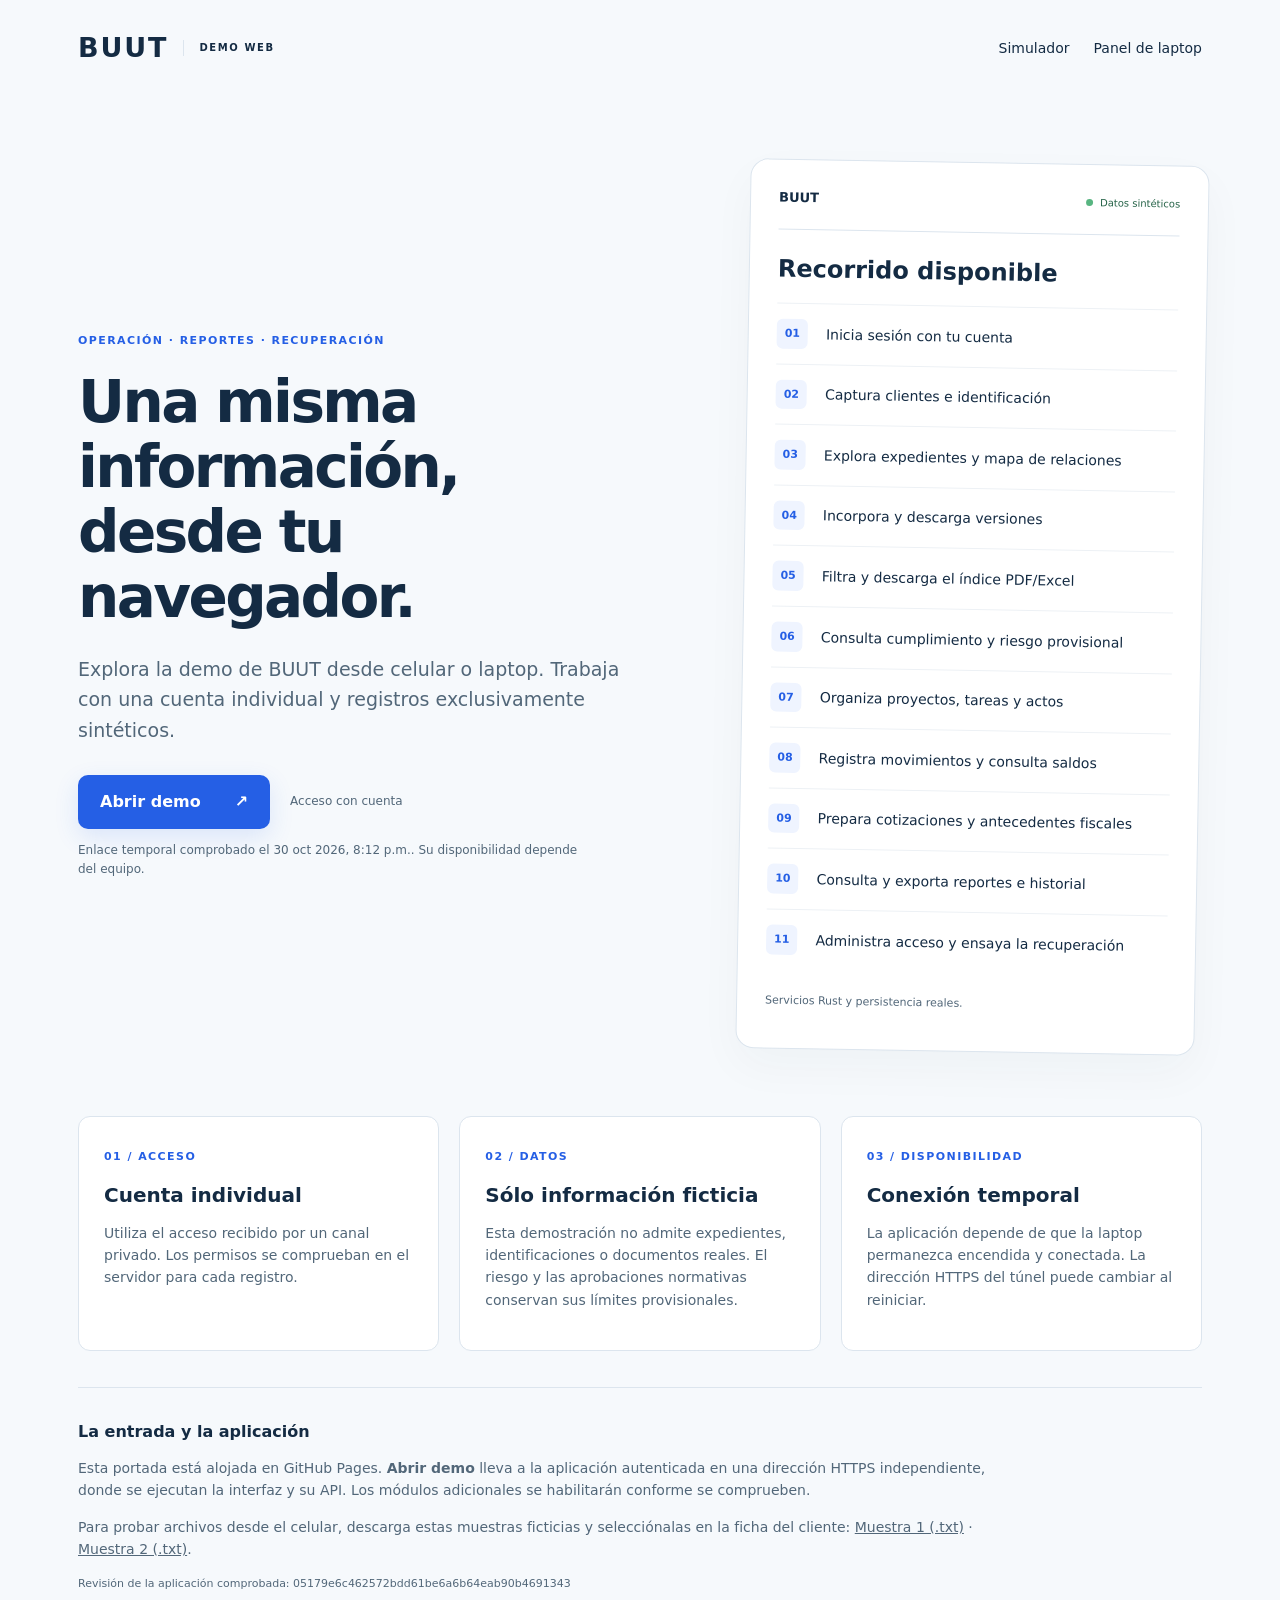
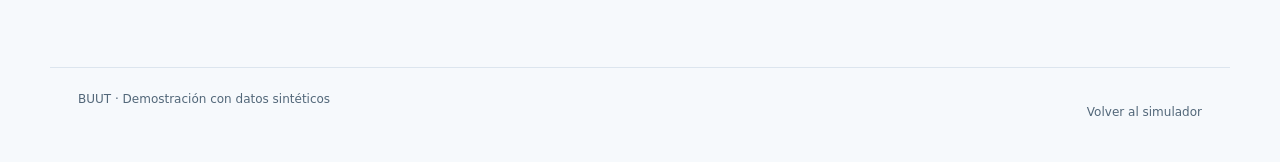
==== buut/index.html @ 1e51a208 "Publish BUUT administration and recovery demo entry" ====
<!doctype html>
<html lang="es">
<head>
  <meta charset="utf-8"><meta name="viewport" content="width=device-width, initial-scale=1">
  <meta name="description" content="Prueba BUUT desde el navegador con cuentas individuales y datos exclusivamente sintéticos.">
  <meta name="referrer" content="no-referrer">
  <meta http-equiv="Content-Security-Policy" content="default-src 'self'; script-src 'self'; style-src 'self'; img-src 'self' data:; connect-src 'self'; object-src 'none'; base-uri 'none'; form-action 'none'">
  <title>BUUT · Demo web</title><link rel="stylesheet" href="demo.css"><script src="demo.js" defer></script>
</head>
<body>
  <a class="skip" href="#contenido">Ir al contenido</a>
  <header><a class="brand" href="./" aria-label="BUUT, inicio">BUUT<span>DEMO WEB</span></a><nav aria-label="Otros proyectos"><a href="/">Simulador</a><a href="/panel/">Panel de laptop</a></nav></header>
  <main id="contenido">
    <section class="hero"><div><p class="eyebrow">OPERACIÓN · REPORTES · RECUPERACIÓN</p><h1>Una misma información,<br>desde tu navegador.</h1><p class="lead">Explora la demo de BUUT desde celular o laptop. Trabaja con una cuenta individual y registros exclusivamente sintéticos.</p><div class="action"><a id="abrir-demo" class="button" aria-disabled="true" tabindex="-1" target="_blank" rel="noopener noreferrer">Abrir demo <span aria-hidden="true">↗</span></a><span class="badge">Acceso con cuenta</span></div><p id="estado" class="status" role="status">Preparando el enlace de la demo…</p></div><aside class="preview" aria-label="Alcance del recorrido disponible"><div class="preview-top"><span>BUUT</span><span class="dot">Datos sintéticos</span></div><h2>Recorrido disponible</h2><ol><li><b>01</b><span>Inicia sesión con tu cuenta</span></li><li><b>02</b><span>Captura clientes e identificación</span></li><li><b>03</b><span>Explora expedientes y mapa de relaciones</span></li><li><b>04</b><span>Incorpora y descarga versiones</span></li><li><b>05</b><span>Filtra y descarga el índice PDF/Excel</span></li><li><b>06</b><span>Consulta cumplimiento y riesgo provisional</span></li><li><b>07</b><span>Organiza proyectos, tareas y actos</span></li><li><b>08</b><span>Registra movimientos y consulta saldos</span></li><li><b>09</b><span>Prepara cotizaciones y antecedentes fiscales</span></li><li><b>10</b><span>Consulta y exporta reportes e historial</span></li><li><b>11</b><span>Administra acceso y ensaya la recuperación</span></li></ol><p>Servicios Rust y persistencia reales.</p></aside></section>
    <section class="cards" aria-label="Condiciones de la demostración"><article><span class="number">01 / ACCESO</span><h2>Cuenta individual</h2><p>Utiliza el acceso recibido por un canal privado. Los permisos se comprueban en el servidor para cada registro.</p></article><article><span class="number">02 / DATOS</span><h2>Sólo información ficticia</h2><p>Esta demostración no admite expedientes, identificaciones o documentos reales. El riesgo y las aprobaciones normativas conservan sus límites provisionales.</p></article><article><span class="number">03 / DISPONIBILIDAD</span><h2>Conexión temporal</h2><p>La aplicación depende de que la laptop permanezca encendida y conectada. La dirección HTTPS del túnel puede cambiar al reiniciar.</p></article></section>
    <section class="note"><h2>La entrada y la aplicación</h2><p>Esta portada está alojada en GitHub Pages. <strong>Abrir demo</strong> lleva a la aplicación autenticada en una dirección HTTPS independiente, donde se ejecutan la interfaz y su API. Los módulos adicionales se habilitarán conforme se comprueben.</p><p>Para probar archivos desde el celular, descarga estas muestras ficticias y selecciónalas en la ficha del cliente: <a href="muestra-1.txt" download="BUUT-MUESTRA-1.txt">Muestra 1 (.txt)</a> · <a href="muestra-2.txt" download="BUUT-MUESTRA-2.txt">Muestra 2 (.txt)</a>.</p><p id="revision" class="revision"></p></section>
  </main><footer><span>BUUT · Demostración con datos sintéticos</span><a href="/">Volver al simulador</a></footer>
</body></html>
---- buut/demo.css ----
:root{color-scheme:light;--ink:#142b43;--blue:#255fe5;--muted:#526779;--line:#dce5ee;--paper:#f6f9fc;font:16px/1.6 system-ui,-apple-system,BlinkMacSystemFont,"Segoe UI",sans-serif}*{box-sizing:border-box}body{margin:0;color:var(--ink);background:var(--paper)}a{color:inherit}header,main,footer{max-width:1180px;margin:auto}header{padding:26px 28px;display:flex;gap:24px;align-items:center;justify-content:space-between}.brand{text-decoration:none;font-size:27px;font-weight:800;letter-spacing:.07em;display:flex;gap:15px;align-items:center}.brand span{font-size:10px;letter-spacing:.16em;border-left:1px solid var(--line);padding-left:15px}nav{display:flex;gap:24px;font-size:14px}nav a,footer a{text-decoration:none;min-height:44px;display:inline-flex;align-items:center}nav a:hover,footer a:hover{text-decoration:underline}main{padding:42px 28px 64px}.hero{display:grid;grid-template-columns:1.3fr 1fr;gap:68px;align-items:center;padding:24px 0 64px}.eyebrow,.number{font-size:11px;font-weight:750;letter-spacing:.13em;color:var(--blue)}h1{font-size:clamp(36px,4.7vw,58px);line-height:1.12;letter-spacing:-.045em;margin:20px 0 24px}h2{font-size:20px;line-height:1.3;margin:14px 0}.lead{font-size:19px;color:var(--muted);max-width:560px}.action{display:flex;gap:20px;align-items:center;flex-wrap:wrap;margin-top:30px}.button{display:inline-flex;gap:34px;align-items:center;justify-content:space-between;padding:14px 22px;min-height:52px;border-radius:10px;background:var(--blue);color:#fff;text-decoration:none;font-weight:650;box-shadow:0 8px 25px #255fe522}.button[aria-disabled=true]{background:#708095;pointer-events:none}.button:hover{background:#1749bb}.badge{font-size:12px;color:var(--muted)}.status{font-size:12px;color:var(--muted);min-height:40px;max-width:510px}.preview{background:#fff;border:1px solid var(--line);border-radius:18px;box-shadow:0 18px 45px #142b4309;transform:rotate(1deg);padding:28px}.preview-top{display:flex;align-items:center;justify-content:space-between;font-size:13px;font-weight:750;border-bottom:1px solid var(--line);padding-bottom:20px}.dot{font-size:10px;color:#276449;font-weight:500}.dot:before{content:"";display:inline-block;width:7px;height:7px;background:#58b581;border-radius:50%;margin-right:7px}.preview h2{font-size:24px;margin:24px 0 18px}.preview ol{list-style:none;margin:0;padding:0}.preview li{display:flex;gap:18px;align-items:center;padding:15px 0;border-top:1px solid #edf1f5;font-size:14px}.preview b{font-size:11px;color:var(--blue);background:#eff4ff;padding:6px 8px;border-radius:6px}.preview>p{font-size:11px;color:var(--muted);margin-top:22px}.cards{display:grid;grid-template-columns:repeat(3,1fr);gap:20px}.cards article{background:white;border:1px solid var(--line);border-radius:12px;padding:25px}.cards p,.note p{color:var(--muted);font-size:14px}.note{margin-top:36px;padding-top:20px;border-top:1px solid var(--line)}.note h2{font-size:16px}.note p{max-width:920px}.revision{font-size:11px!important;overflow-wrap:anywhere}footer{padding:22px 28px 28px;display:flex;justify-content:space-between;gap:24px;font-size:12px;border-top:1px solid var(--line);color:var(--muted)}.skip{position:absolute;top:-100px;left:16px;background:#fff;padding:12px;z-index:2}.skip:focus{top:10px}:focus-visible{outline:3px solid #1749bb;outline-offset:4px}a,p,span,h1,h2{overflow-wrap:anywhere}@media(max-width:760px){header{padding:18px 20px;align-items:flex-start;flex-wrap:wrap;gap:8px}nav{gap:20px}main{padding:18px 20px 40px}.hero{grid-template-columns:1fr;gap:25px;padding-bottom:34px}h1{font-size:40px}.lead{font-size:17px}.preview{transform:none;padding:22px}.cards{grid-template-columns:1fr;gap:14px}.cards article{padding:21px}footer{padding:20px;flex-wrap:wrap;gap:8px}.brand{font-size:25px}.action{gap:12px}.status{min-height:0}}@media(prefers-reduced-motion:reduce){*{scroll-behavior:auto}}
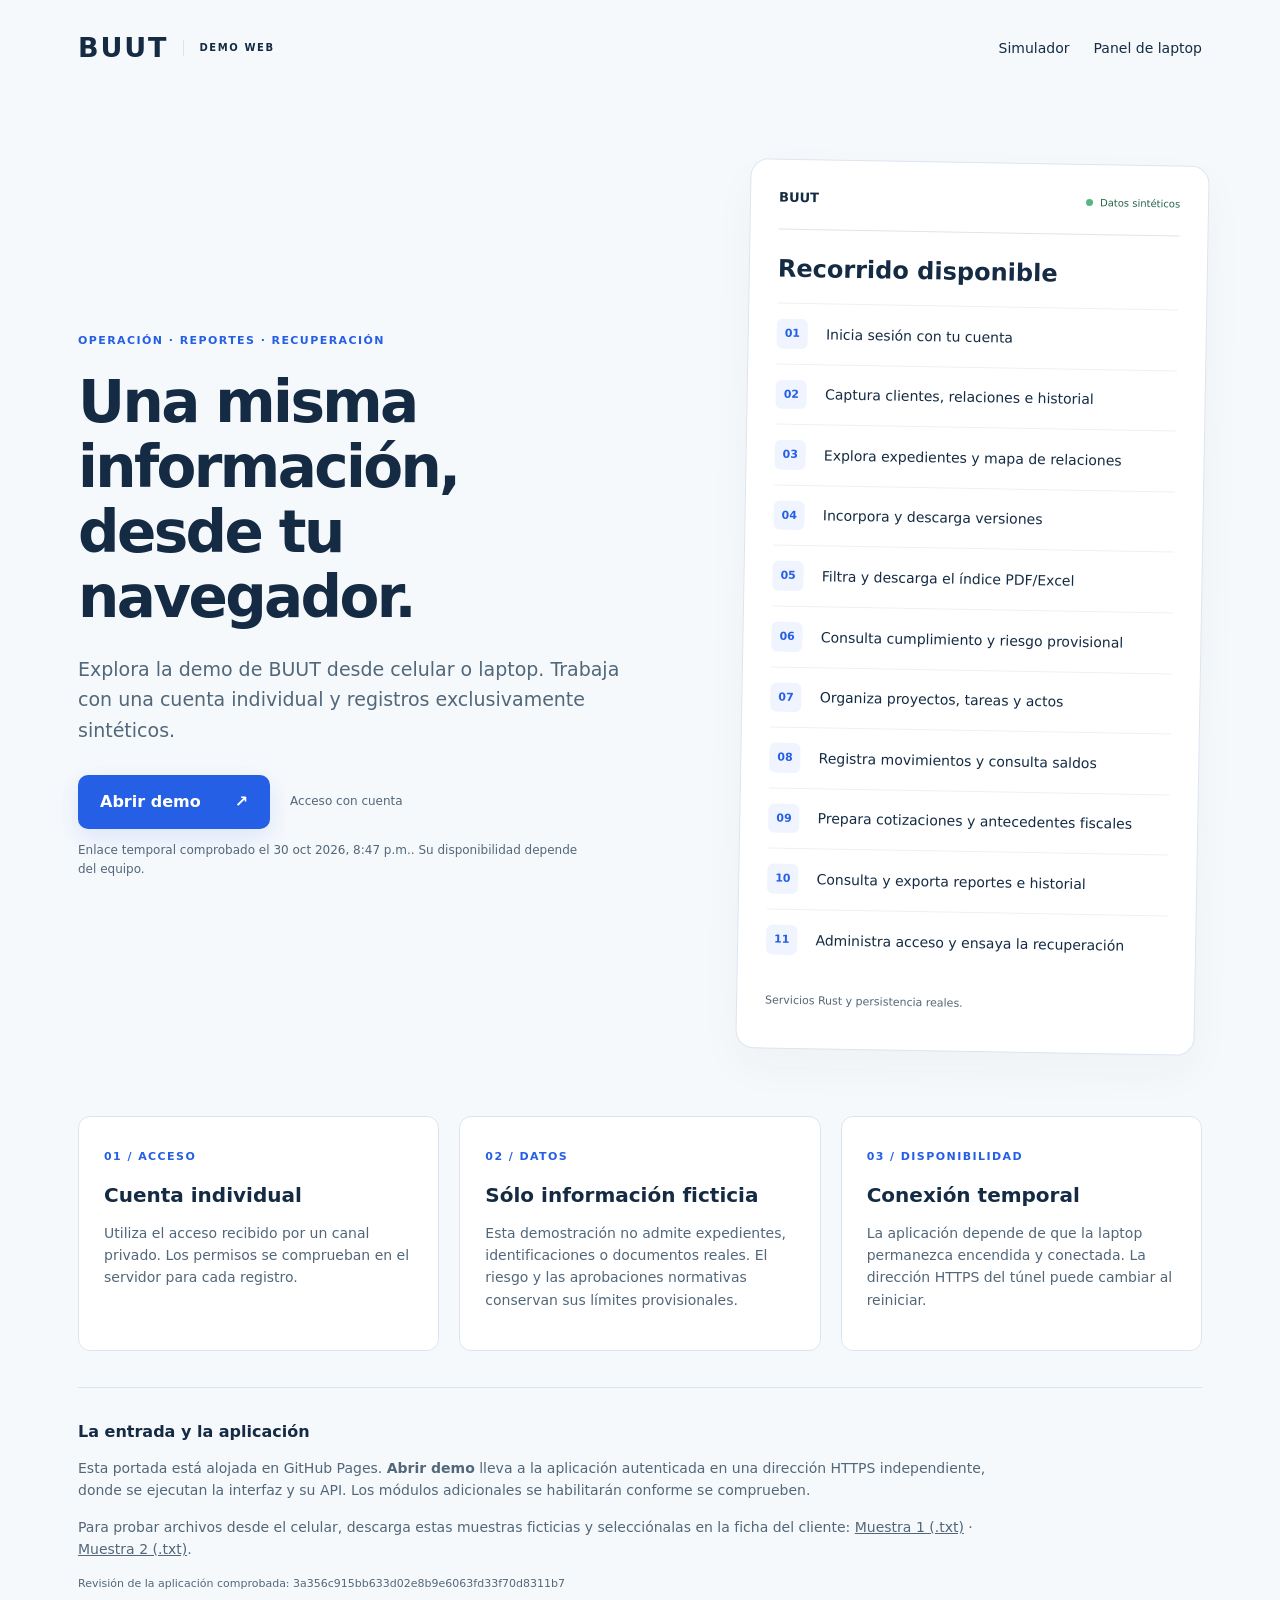
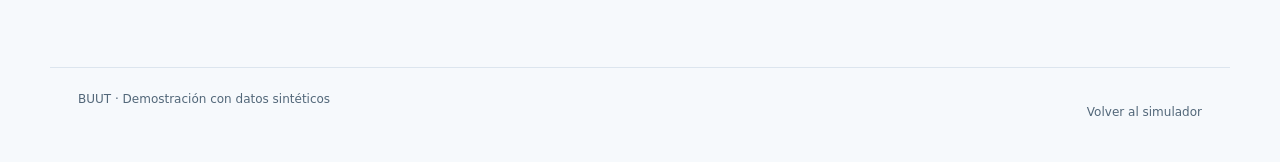
==== commit 440e7ea2: "Publish BUUT complete client records demo entry" ====
--- a/buut/index.html
+++ b/buut/index.html
@@ -11,7 +11,7 @@
   <a class="skip" href="#contenido">Ir al contenido</a>
   <header><a class="brand" href="./" aria-label="BUUT, inicio">BUUT<span>DEMO WEB</span></a><nav aria-label="Otros proyectos"><a href="/">Simulador</a><a href="/panel/">Panel de laptop</a></nav></header>
   <main id="contenido">
-    <section class="hero"><div><p class="eyebrow">OPERACIÓN · REPORTES · RECUPERACIÓN</p><h1>Una misma información,<br>desde tu navegador.</h1><p class="lead">Explora la demo de BUUT desde celular o laptop. Trabaja con una cuenta individual y registros exclusivamente sintéticos.</p><div class="action"><a id="abrir-demo" class="button" aria-disabled="true" tabindex="-1" target="_blank" rel="noopener noreferrer">Abrir demo <span aria-hidden="true">↗</span></a><span class="badge">Acceso con cuenta</span></div><p id="estado" class="status" role="status">Preparando el enlace de la demo…</p></div><aside class="preview" aria-label="Alcance del recorrido disponible"><div class="preview-top"><span>BUUT</span><span class="dot">Datos sintéticos</span></div><h2>Recorrido disponible</h2><ol><li><b>01</b><span>Inicia sesión con tu cuenta</span></li><li><b>02</b><span>Captura clientes e identificación</span></li><li><b>03</b><span>Explora expedientes y mapa de relaciones</span></li><li><b>04</b><span>Incorpora y descarga versiones</span></li><li><b>05</b><span>Filtra y descarga el índice PDF/Excel</span></li><li><b>06</b><span>Consulta cumplimiento y riesgo provisional</span></li><li><b>07</b><span>Organiza proyectos, tareas y actos</span></li><li><b>08</b><span>Registra movimientos y consulta saldos</span></li><li><b>09</b><span>Prepara cotizaciones y antecedentes fiscales</span></li><li><b>10</b><span>Consulta y exporta reportes e historial</span></li><li><b>11</b><span>Administra acceso y ensaya la recuperación</span></li></ol><p>Servicios Rust y persistencia reales.</p></aside></section>
+    <section class="hero"><div><p class="eyebrow">OPERACIÓN · REPORTES · RECUPERACIÓN</p><h1>Una misma información,<br>desde tu navegador.</h1><p class="lead">Explora la demo de BUUT desde celular o laptop. Trabaja con una cuenta individual y registros exclusivamente sintéticos.</p><div class="action"><a id="abrir-demo" class="button" aria-disabled="true" tabindex="-1" target="_blank" rel="noopener noreferrer">Abrir demo <span aria-hidden="true">↗</span></a><span class="badge">Acceso con cuenta</span></div><p id="estado" class="status" role="status">Preparando el enlace de la demo…</p></div><aside class="preview" aria-label="Alcance del recorrido disponible"><div class="preview-top"><span>BUUT</span><span class="dot">Datos sintéticos</span></div><h2>Recorrido disponible</h2><ol><li><b>01</b><span>Inicia sesión con tu cuenta</span></li><li><b>02</b><span>Captura clientes, relaciones e historial</span></li><li><b>03</b><span>Explora expedientes y mapa de relaciones</span></li><li><b>04</b><span>Incorpora y descarga versiones</span></li><li><b>05</b><span>Filtra y descarga el índice PDF/Excel</span></li><li><b>06</b><span>Consulta cumplimiento y riesgo provisional</span></li><li><b>07</b><span>Organiza proyectos, tareas y actos</span></li><li><b>08</b><span>Registra movimientos y consulta saldos</span></li><li><b>09</b><span>Prepara cotizaciones y antecedentes fiscales</span></li><li><b>10</b><span>Consulta y exporta reportes e historial</span></li><li><b>11</b><span>Administra acceso y ensaya la recuperación</span></li></ol><p>Servicios Rust y persistencia reales.</p></aside></section>
     <section class="cards" aria-label="Condiciones de la demostración"><article><span class="number">01 / ACCESO</span><h2>Cuenta individual</h2><p>Utiliza el acceso recibido por un canal privado. Los permisos se comprueban en el servidor para cada registro.</p></article><article><span class="number">02 / DATOS</span><h2>Sólo información ficticia</h2><p>Esta demostración no admite expedientes, identificaciones o documentos reales. El riesgo y las aprobaciones normativas conservan sus límites provisionales.</p></article><article><span class="number">03 / DISPONIBILIDAD</span><h2>Conexión temporal</h2><p>La aplicación depende de que la laptop permanezca encendida y conectada. La dirección HTTPS del túnel puede cambiar al reiniciar.</p></article></section>
     <section class="note"><h2>La entrada y la aplicación</h2><p>Esta portada está alojada en GitHub Pages. <strong>Abrir demo</strong> lleva a la aplicación autenticada en una dirección HTTPS independiente, donde se ejecutan la interfaz y su API. Los módulos adicionales se habilitarán conforme se comprueben.</p><p>Para probar archivos desde el celular, descarga estas muestras ficticias y selecciónalas en la ficha del cliente: <a href="muestra-1.txt" download="BUUT-MUESTRA-1.txt">Muestra 1 (.txt)</a> · <a href="muestra-2.txt" download="BUUT-MUESTRA-2.txt">Muestra 2 (.txt)</a>.</p><p id="revision" class="revision"></p></section>
   </main><footer><span>BUUT · Demostración con datos sintéticos</span><a href="/">Volver al simulador</a></footer>
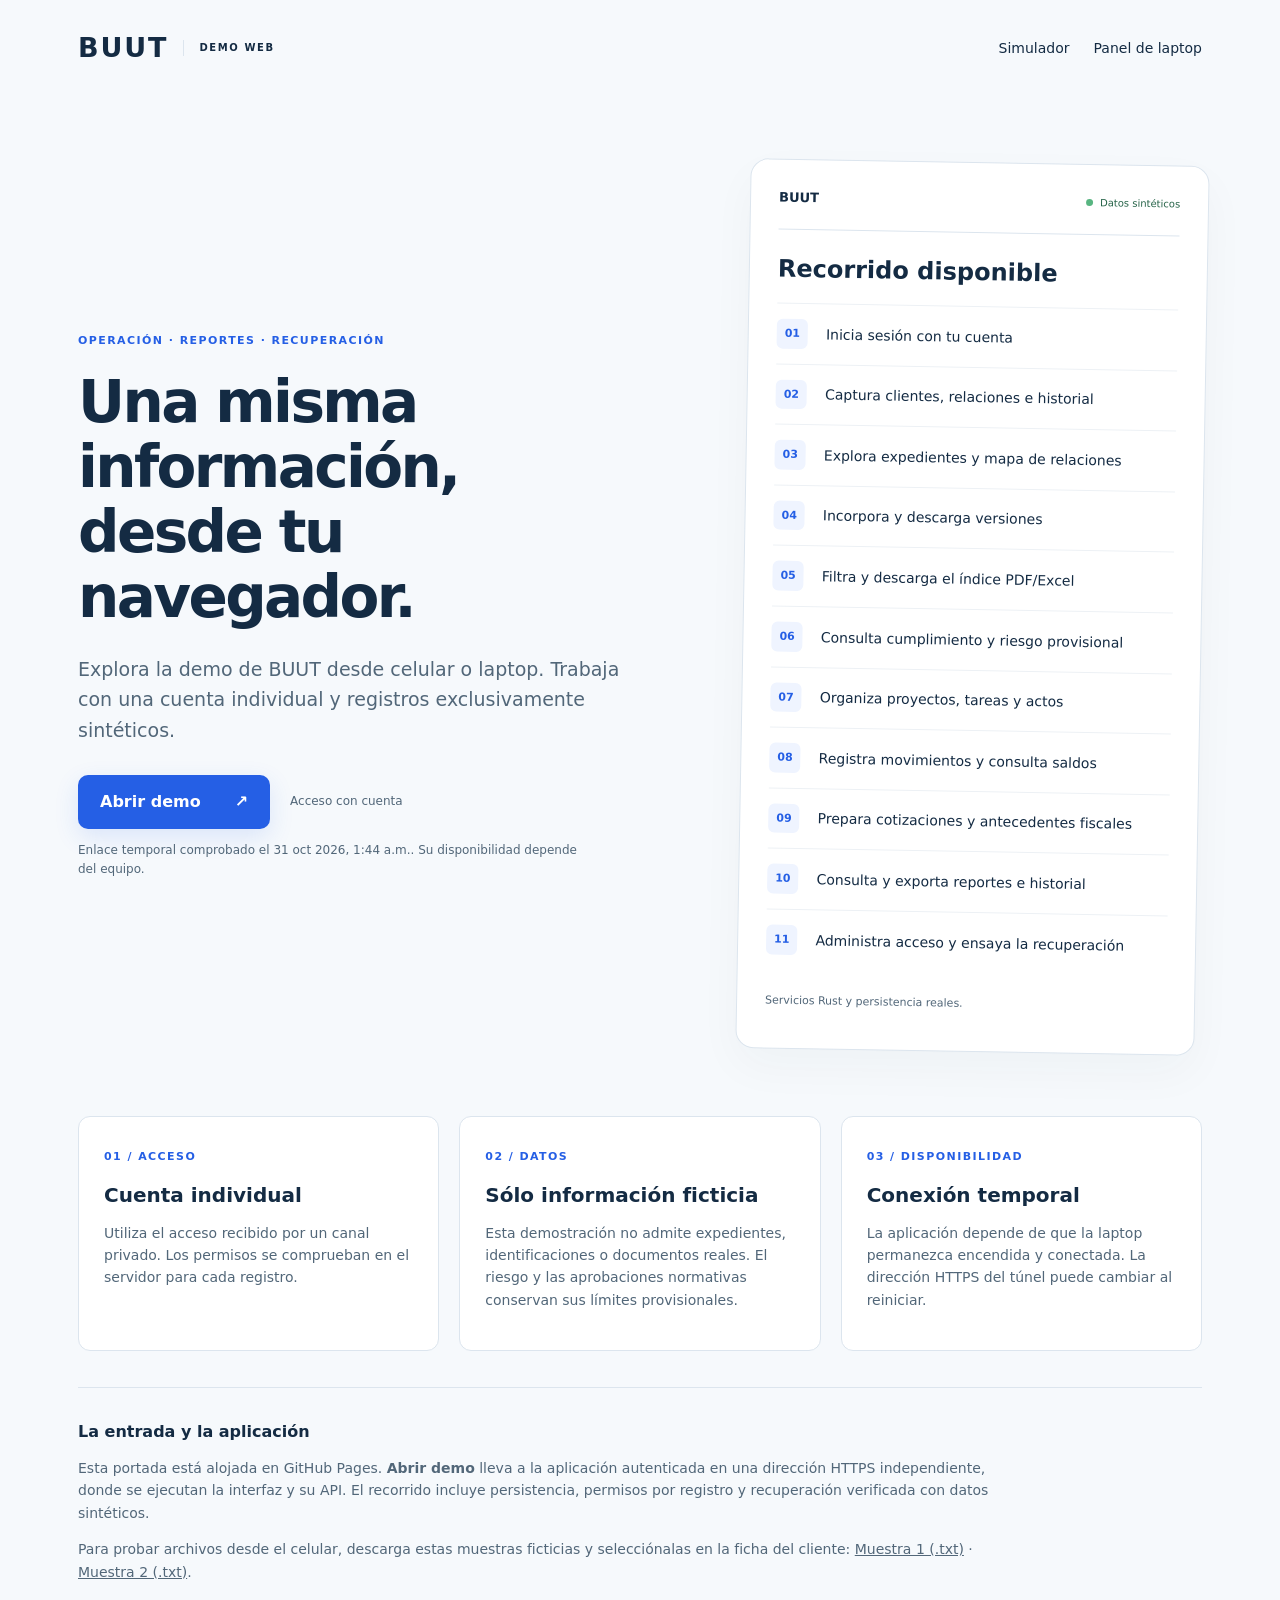
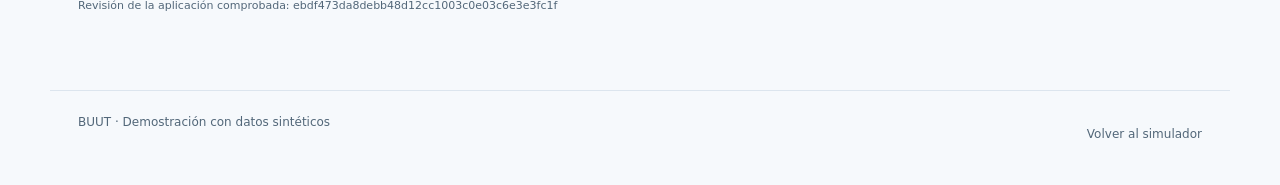
==== commit ed810062: "Publish verified integral BUUT demo link" ====
--- a/buut/index.html
+++ b/buut/index.html
@@ -13,6 +13,6 @@
   <main id="contenido">
     <section class="hero"><div><p class="eyebrow">OPERACIÓN · REPORTES · RECUPERACIÓN</p><h1>Una misma información,<br>desde tu navegador.</h1><p class="lead">Explora la demo de BUUT desde celular o laptop. Trabaja con una cuenta individual y registros exclusivamente sintéticos.</p><div class="action"><a id="abrir-demo" class="button" aria-disabled="true" tabindex="-1" target="_blank" rel="noopener noreferrer">Abrir demo <span aria-hidden="true">↗</span></a><span class="badge">Acceso con cuenta</span></div><p id="estado" class="status" role="status">Preparando el enlace de la demo…</p></div><aside class="preview" aria-label="Alcance del recorrido disponible"><div class="preview-top"><span>BUUT</span><span class="dot">Datos sintéticos</span></div><h2>Recorrido disponible</h2><ol><li><b>01</b><span>Inicia sesión con tu cuenta</span></li><li><b>02</b><span>Captura clientes, relaciones e historial</span></li><li><b>03</b><span>Explora expedientes y mapa de relaciones</span></li><li><b>04</b><span>Incorpora y descarga versiones</span></li><li><b>05</b><span>Filtra y descarga el índice PDF/Excel</span></li><li><b>06</b><span>Consulta cumplimiento y riesgo provisional</span></li><li><b>07</b><span>Organiza proyectos, tareas y actos</span></li><li><b>08</b><span>Registra movimientos y consulta saldos</span></li><li><b>09</b><span>Prepara cotizaciones y antecedentes fiscales</span></li><li><b>10</b><span>Consulta y exporta reportes e historial</span></li><li><b>11</b><span>Administra acceso y ensaya la recuperación</span></li></ol><p>Servicios Rust y persistencia reales.</p></aside></section>
     <section class="cards" aria-label="Condiciones de la demostración"><article><span class="number">01 / ACCESO</span><h2>Cuenta individual</h2><p>Utiliza el acceso recibido por un canal privado. Los permisos se comprueban en el servidor para cada registro.</p></article><article><span class="number">02 / DATOS</span><h2>Sólo información ficticia</h2><p>Esta demostración no admite expedientes, identificaciones o documentos reales. El riesgo y las aprobaciones normativas conservan sus límites provisionales.</p></article><article><span class="number">03 / DISPONIBILIDAD</span><h2>Conexión temporal</h2><p>La aplicación depende de que la laptop permanezca encendida y conectada. La dirección HTTPS del túnel puede cambiar al reiniciar.</p></article></section>
-    <section class="note"><h2>La entrada y la aplicación</h2><p>Esta portada está alojada en GitHub Pages. <strong>Abrir demo</strong> lleva a la aplicación autenticada en una dirección HTTPS independiente, donde se ejecutan la interfaz y su API. Los módulos adicionales se habilitarán conforme se comprueben.</p><p>Para probar archivos desde el celular, descarga estas muestras ficticias y selecciónalas en la ficha del cliente: <a href="muestra-1.txt" download="BUUT-MUESTRA-1.txt">Muestra 1 (.txt)</a> · <a href="muestra-2.txt" download="BUUT-MUESTRA-2.txt">Muestra 2 (.txt)</a>.</p><p id="revision" class="revision"></p></section>
+    <section class="note"><h2>La entrada y la aplicación</h2><p>Esta portada está alojada en GitHub Pages. <strong>Abrir demo</strong> lleva a la aplicación autenticada en una dirección HTTPS independiente, donde se ejecutan la interfaz y su API. El recorrido incluye persistencia, permisos por registro y recuperación verificada con datos sintéticos.</p><p>Para probar archivos desde el celular, descarga estas muestras ficticias y selecciónalas en la ficha del cliente: <a href="muestra-1.txt" download="BUUT-MUESTRA-1.txt">Muestra 1 (.txt)</a> · <a href="muestra-2.txt" download="BUUT-MUESTRA-2.txt">Muestra 2 (.txt)</a>.</p><p id="revision" class="revision"></p></section>
   </main><footer><span>BUUT · Demostración con datos sintéticos</span><a href="/">Volver al simulador</a></footer>
 </body></html>
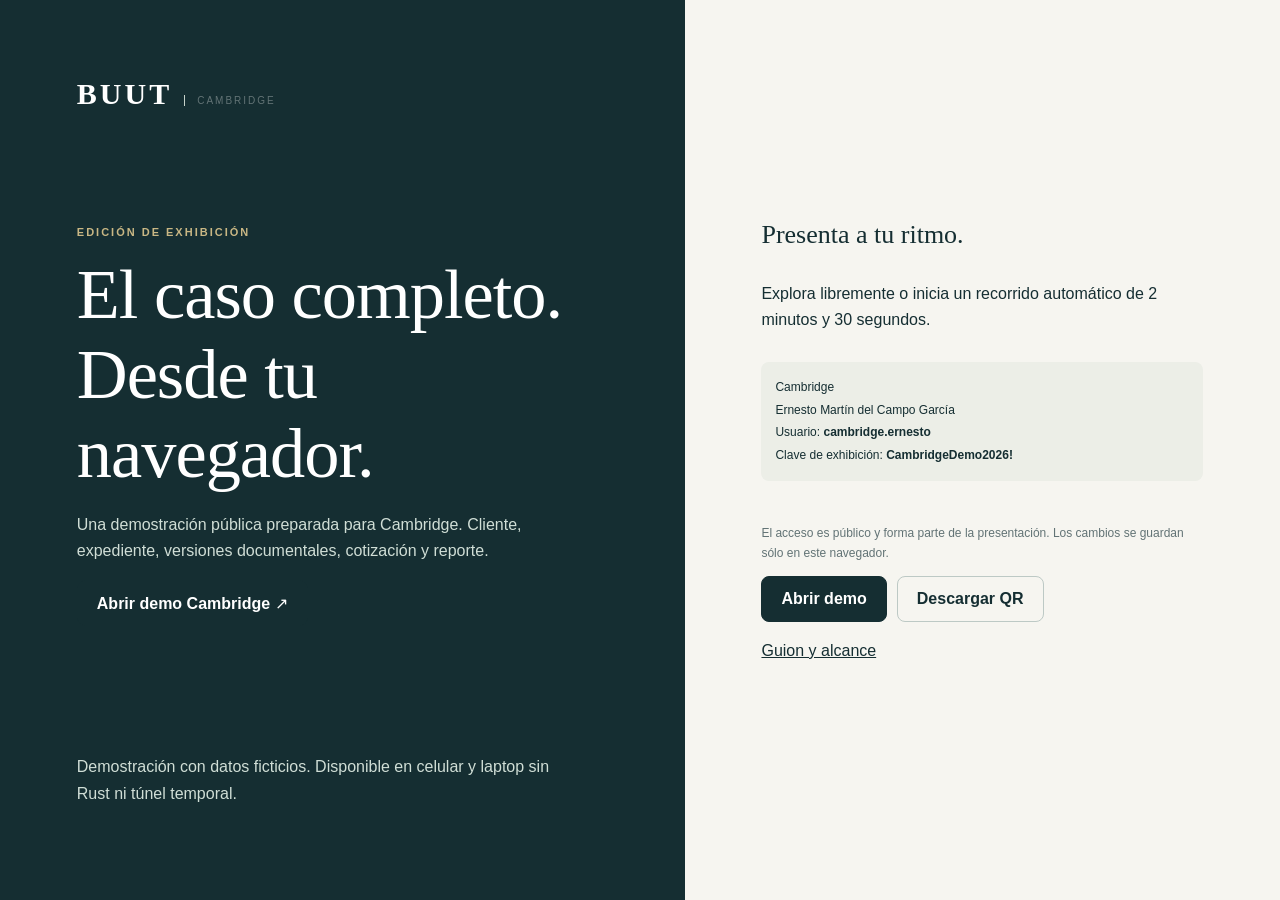
==== commit b4f4cb9c: "Publish independent Cambridge exhibition with local case and 150-second tour" ====
--- a/buut/index.html
+++ b/buut/index.html
@@ -1,18 +1 @@
-<!doctype html>
-<html lang="es">
-<head>
-  <meta charset="utf-8"><meta name="viewport" content="width=device-width, initial-scale=1">
-  <meta name="description" content="Prueba BUUT desde el navegador con cuentas individuales y datos exclusivamente sintéticos.">
-  <meta name="referrer" content="no-referrer">
-  <meta http-equiv="Content-Security-Policy" content="default-src 'self'; script-src 'self'; style-src 'self'; img-src 'self' data:; connect-src 'self'; object-src 'none'; base-uri 'none'; form-action 'none'">
-  <title>BUUT · Demo web</title><link rel="stylesheet" href="demo.css"><script src="demo.js" defer></script>
-</head>
-<body>
-  <a class="skip" href="#contenido">Ir al contenido</a>
-  <header><a class="brand" href="./" aria-label="BUUT, inicio">BUUT<span>DEMO WEB</span></a><nav aria-label="Otros proyectos"><a href="/">Simulador</a><a href="/panel/">Panel de laptop</a></nav></header>
-  <main id="contenido">
-    <section class="hero"><div><p class="eyebrow">OPERACIÓN · REPORTES · RECUPERACIÓN</p><h1>Una misma información,<br>desde tu navegador.</h1><p class="lead">Explora la demo de BUUT desde celular o laptop. Trabaja con una cuenta individual y registros exclusivamente sintéticos.</p><div class="action"><a id="abrir-demo" class="button" aria-disabled="true" tabindex="-1" target="_blank" rel="noopener noreferrer">Abrir demo <span aria-hidden="true">↗</span></a><span class="badge">Acceso con cuenta</span></div><p id="estado" class="status" role="status">Preparando el enlace de la demo…</p></div><aside class="preview" aria-label="Alcance del recorrido disponible"><div class="preview-top"><span>BUUT</span><span class="dot">Datos sintéticos</span></div><h2>Recorrido disponible</h2><ol><li><b>01</b><span>Inicia sesión con tu cuenta</span></li><li><b>02</b><span>Captura clientes, relaciones e historial</span></li><li><b>03</b><span>Explora expedientes y mapa de relaciones</span></li><li><b>04</b><span>Incorpora y descarga versiones</span></li><li><b>05</b><span>Filtra y descarga el índice PDF/Excel</span></li><li><b>06</b><span>Consulta cumplimiento y riesgo provisional</span></li><li><b>07</b><span>Organiza proyectos, tareas y actos</span></li><li><b>08</b><span>Registra movimientos y consulta saldos</span></li><li><b>09</b><span>Prepara cotizaciones y antecedentes fiscales</span></li><li><b>10</b><span>Consulta y exporta reportes e historial</span></li><li><b>11</b><span>Administra acceso y ensaya la recuperación</span></li></ol><p>Servicios Rust y persistencia reales.</p></aside></section>
-    <section class="cards" aria-label="Condiciones de la demostración"><article><span class="number">01 / ACCESO</span><h2>Cuenta individual</h2><p>Utiliza el acceso recibido por un canal privado. Los permisos se comprueban en el servidor para cada registro.</p></article><article><span class="number">02 / DATOS</span><h2>Sólo información ficticia</h2><p>Esta demostración no admite expedientes, identificaciones o documentos reales. El riesgo y las aprobaciones normativas conservan sus límites provisionales.</p></article><article><span class="number">03 / DISPONIBILIDAD</span><h2>Conexión temporal</h2><p>La aplicación depende de que la laptop permanezca encendida y conectada. La dirección HTTPS del túnel puede cambiar al reiniciar.</p></article></section>
-    <section class="note"><h2>La entrada y la aplicación</h2><p>Esta portada está alojada en GitHub Pages. <strong>Abrir demo</strong> lleva a la aplicación autenticada en una dirección HTTPS independiente, donde se ejecutan la interfaz y su API. El recorrido incluye persistencia, permisos por registro y recuperación verificada con datos sintéticos.</p><p>Para probar archivos desde el celular, descarga estas muestras ficticias y selecciónalas en la ficha del cliente: <a href="muestra-1.txt" download="BUUT-MUESTRA-1.txt">Muestra 1 (.txt)</a> · <a href="muestra-2.txt" download="BUUT-MUESTRA-2.txt">Muestra 2 (.txt)</a>.</p><p id="revision" class="revision"></p></section>
-  </main><footer><span>BUUT · Demostración con datos sintéticos</span><a href="/">Volver al simulador</a></footer>
-</body></html>
+<!doctype html><html lang="es"><head><meta charset="utf-8"><meta name="viewport" content="width=device-width,initial-scale=1"><meta name="description" content="BUUT Cambridge: demostración pública con datos ficticios, disponible sin servidor local."><title>BUUT · Cambridge</title><link rel="stylesheet" href="cambridge/app.css"></head><body><main class="login"><section class="intro"><div class="brand">BUUT<small>CAMBRIDGE</small></div><div><p class="eyebrow">Edición de exhibición</p><h1>El caso completo.<br>Desde tu navegador.</h1><p>Una demostración pública preparada para Cambridge. Cliente, expediente, versiones documentales, cotización y reporte.</p><a class="button light" href="cambridge/">Abrir demo Cambridge ↗</a></div><p>Demostración con datos ficticios. Disponible en celular y laptop sin Rust ni túnel temporal.</p></section><section class="login-form"><h2>Presenta a tu ritmo.</h2><p>Explora libremente o inicia un recorrido automático de 2 minutos y 30 segundos.</p><p class="public-key">Cambridge<br>Ernesto Martín del Campo García<br>Usuario: <b>cambridge.ernesto</b><br>Clave de exhibición: <b>CambridgeDemo2026!</b></p><p class="note">El acceso es público y forma parte de la presentación. Los cambios se guardan sólo en este navegador.</p><div class="actions"><a class="button" href="cambridge/">Abrir demo</a><a class="button secondary" href="cambridge/qr.svg" download>Descargar QR</a></div><p><a href="cambridge/guion.html">Guion y alcance</a></p></section></main></body></html>
--- a/buut/cambridge/app.css
+++ b/buut/cambridge/app.css
@@ -0,0 +1,6 @@
+@import url('./type.css');
+:root{--ink:#152e32;--muted:#627375;--gold:#b08b46;--paper:#f6f5f0;--line:#dce2dd;--white:#fff;--soft:#eaf1ec;font-family:Arial,Helvetica,sans-serif;color:var(--ink);background:var(--paper);font-synthesis:none}*{box-sizing:border-box}body{margin:0}button,input,select,textarea{font:inherit}button,a,input,select,textarea{touch-action:manipulation}button,.button{min-height:46px;display:inline-flex;align-items:center;justify-content:center;gap:8px;border:1px solid var(--ink);background:var(--ink);color:white;border-radius:8px;padding:11px 19px;text-decoration:none;font-weight:600;cursor:pointer}button:hover,.button:hover{filter:brightness(1.13)}button:disabled{opacity:.4;cursor:default}button.secondary,.button.secondary{background:transparent;color:var(--ink);border-color:#bdc9c5}button.light{background:white;color:var(--ink);border-color:white}button.quiet{background:transparent;border-color:transparent;color:var(--muted);font-size:13px;padding:8px}a{color:var(--ink)}:focus-visible{outline:3px solid #c08f2d;outline-offset:4px}.skip{position:absolute;top:-70px;left:12px;background:white;padding:15px;z-index:99}.skip:focus{top:0}.eyebrow{font-size:11px;letter-spacing:2px;text-transform:uppercase;font-weight:700;color:var(--muted);margin:0 0 14px}.brand{font-family:Georgia,serif;letter-spacing:3px;font-size:30px;font-weight:bold}.brand small{font:10px Arial;letter-spacing:2px;border-left:1px solid #c6d2ca;margin-left:12px;padding-left:12px}.badge{display:inline-block;padding:6px 9px;border:1px solid #cad8ca;border-radius:5px;background:#edf4eb;color:#3b6047;font-size:11px;line-height:1.4}h1,h2,h3,p{overflow-wrap:anywhere}h1,h2{font-family:Georgia,'Times New Roman',serif;font-weight:400}h1{font-size:clamp(30px,4vw,48px);line-height:1.13;margin:10px 0 18px;letter-spacing:-1px}h2{font-size:26px;margin:0 0 15px}h3{font-size:16px;margin:0 0 9px}p{line-height:1.65}small,.muted{color:var(--muted)}.login{min-height:100dvh;display:grid;grid-template-columns:1.15fr 1fr}.intro{background:var(--ink);color:#fff;padding:clamp(28px,6vw,90px);display:flex;flex-direction:column;justify-content:space-between;gap:50px}.intro .eyebrow{color:#c9b784}.intro h1{font-size:clamp(40px,5.5vw,76px);max-width:650px}.intro p{color:#d0ded6;max-width:480px}.intro .outline{font-family:Georgia,serif;font-size:20px;border-top:1px solid #50625f;padding-top:22px;line-height:1.7}.login-form{padding:clamp(24px,6vw,85px);display:flex;flex-direction:column;justify-content:center}.login-form form{max-width:430px;width:100%}.login-form .badge{margin-bottom:25px}.login-form .public-key{font-size:12px;padding:14px;background:#eceee7;border-radius:8px;line-height:1.9;overflow-wrap:anywhere}label{display:flex;flex-direction:column;gap:8px;font-size:13px;font-weight:600;margin-bottom:20px}input,select,textarea{width:100%;min-height:46px;background:#fff;border:1px solid #b9c8c0;border-radius:7px;padding:12px;color:var(--ink)}textarea{min-height:100px;resize:vertical}.actions{display:flex;gap:10px;flex-wrap:wrap;align-items:center}.error{color:#a22d2d;font-size:13px}.shell{display:grid;grid-template-columns:238px minmax(0,1fr);min-height:100dvh}.sidebar{padding:30px 20px;background:var(--ink);color:white;position:sticky;top:0;height:100dvh;display:flex;flex-direction:column}.sidebar .brand{padding:0 12px 28px}.sidebar .brand small{display:block;border:0;margin:10px 0 0;padding:0;color:#c4b47d}.nav{display:grid;gap:5px}.nav a{color:#ccd8d3;text-decoration:none;padding:14px 13px;min-height:48px;border-radius:7px;display:flex;gap:14px;font-size:14px}.nav a[aria-current=page]{background:#314c4c;color:white}.nav .num{font-size:11px;color:#bca669;align-self:center}.side-bottom{margin-top:auto;padding:28px 12px 0;font-size:12px;line-height:1.7;color:#b8cbc4}.side-bottom strong{color:#fff;display:block;font-size:13px}.workspace{min-width:0}.topbar{display:flex;align-items:center;justify-content:space-between;gap:15px;border-bottom:1px solid var(--line);padding:17px 36px;background:#fff}.topbar .org{font-family:Georgia,serif;font-size:20px}.main{max-width:1260px;margin:auto;padding:38px 42px 80px}.pagehead{display:flex;gap:25px;align-items:start;justify-content:space-between;margin-bottom:26px}.pagehead h1{margin-top:0}.pagehead p{margin:0;color:var(--muted);font-size:14px;max-width:580px}.cards{display:grid;grid-template-columns:repeat(3,minmax(0,1fr));gap:18px}.card{background:white;border:1px solid var(--line);border-radius:12px;padding:25px;min-width:0}.card p{font-size:14px;margin:8px 0;color:var(--muted)}.card .metric{font-family:Georgia,serif;font-size:34px;display:block;margin-top:14px}.hero{background:var(--ink);border-radius:14px;padding:35px;color:white;display:grid;grid-template-columns:1.4fr 1fr;gap:40px;margin-bottom:25px}.hero p{color:#c4d7ce;font-size:14px;max-width:500px}.hero .eyebrow{color:#cbb47a}.hero h2{font-size:36px}.flow{border-left:1px solid #5a7068;padding-left:30px;display:grid;gap:12px;font-size:13px}.flow span{display:flex;gap:15px;align-items:center}.flow b{font:italic 19px Georgia;color:#d1b97d}.section{margin-top:28px}.section-title{display:flex;align-items:center;justify-content:space-between;margin-bottom:14px;gap:15px}.section-title h2{font-size:23px;margin:0}.grid2{display:grid;grid-template-columns:minmax(0,1.65fr) minmax(220px,1fr);gap:22px}.field-grid{display:grid;grid-template-columns:1fr 1fr;gap:0 20px}.wide{grid-column:1/-1}.meta{display:grid;gap:15px}.meta p{border-bottom:1px solid var(--line);padding-bottom:12px;margin:0;font-size:14px}.meta small{display:block;font-size:11px;margin-bottom:5px;text-transform:uppercase;letter-spacing:1px}.tablewrap{overflow-x:auto;border-radius:9px;border:1px solid var(--line)}table{border-collapse:collapse;width:100%;background:#fff;font-size:14px}td,th{text-align:left;padding:17px 20px;border-bottom:1px solid #e5e9e3}th{font-size:10px;text-transform:uppercase;letter-spacing:1.2px;color:var(--muted);background:#f0f3ed}td small{display:block;margin-top:5px;font-size:12px}.toolbar{display:flex;gap:16px;margin:0 0 20px;align-items:center;flex-wrap:wrap}.toolbar label{margin:0;flex:1;min-width:190px}.doc{display:flex;justify-content:space-between;gap:20px;align-items:center;border:1px solid var(--line);background:white;border-radius:9px;padding:20px;margin-bottom:12px}.doc p{margin:5px 0;color:var(--muted);font-size:12px}.version{font-family:Georgia,serif;font-size:25px;min-width:42px;color:#8f783b}.preview{white-space:pre-wrap;font:14px/1.9 Georgia,serif;background:#fffdf8;border:1px solid #dfd9c9;padding:27px;border-radius:10px;overflow-wrap:anywhere}.timeline{list-style:none;padding:0;margin:0}.timeline li{border-left:2px solid #cfdbce;padding:0 0 20px 18px;position:relative;font-size:13px;line-height:1.6}.timeline li:before{content:'';width:8px;height:8px;background:var(--gold);border-radius:50%;position:absolute;left:-5px;top:5px}.timeline small{display:block}.total{font:36px Georgia;display:block;margin:12px 0}.note{font-size:12px;color:var(--muted);line-height:1.7;padding-top:18px}.tour{position:fixed;bottom:16px;left:260px;right:24px;z-index:10;background:#fff;border:1px solid #c3cfc2;box-shadow:0 10px 50px #102b3226;border-radius:12px;padding:20px 25px;max-width:1040px;margin:auto}.tour-top{display:flex;justify-content:space-between;gap:15px}.tour p{margin:6px 0 14px;font-size:14px;line-height:1.5}.tour strong{font-family:Georgia,serif;font-size:21px;font-weight:400}.progress{height:3px;background:#e4e8dd;border-radius:3px;margin-bottom:16px;overflow:hidden}.progress span{height:100%;display:block;background:var(--gold);width:0}.tour .actions{justify-content:space-between}.tour .actions>div{display:flex;gap:6px}.tour button{font-size:12px;padding:8px 14px}.touring .main{padding-bottom:240px}#notice{position:fixed;top:18px;right:18px;max-width:min(440px,90vw);z-index:50;background:#152e32;color:white;border-radius:8px;padding:0;box-shadow:0 7px 30px #0002}#notice:not(:empty){padding:16px 22px}dialog{border:1px solid #c6d0c5;border-radius:12px;padding:30px;max-width:480px;width:calc(100% - 32px);color:var(--ink)}dialog::backdrop{background:#152e3277}.linkbutton{font-size:13px}.success{color:#3b6047;font-size:13px}footer{display:flex;gap:10px;justify-content:space-between;flex-wrap:wrap;font-size:11px;margin-top:32px;color:var(--muted)}@media(max-width:1000px){.main{padding:28px 24px 60px}.topbar{padding:16px 24px}.shell{grid-template-columns:200px minmax(0,1fr)}.sidebar{padding:25px 10px}.tour{left:218px}.grid2{grid-template-columns:1fr}.hero{grid-template-columns:1fr}.flow{display:none}}@media(max-width:700px){.login{grid-template-columns:1fr}.intro{padding:28px;gap:25px}.intro h1{font-size:42px;margin:12px 0}.intro .outline{display:none}.intro p{font-size:13px}.login-form{padding:28px}.shell{display:block}.sidebar{height:auto;position:static;padding:17px 18px 0}.sidebar .brand{padding:0 0 15px;font-size:25px;display:flex;align-items:center}.sidebar .brand small{margin:0 0 0 15px}.nav{display:flex;overflow-x:auto;gap:4px;padding-bottom:12px}.nav a{white-space:nowrap;font-size:12px;padding:11px 13px}.nav .num,.side-bottom{display:none}.topbar{padding:13px 18px}.topbar .badge{font-size:10px}.topbar .org{font-size:17px}.main{padding:25px 18px 60px}.pagehead{flex-direction:column;gap:18px}.pagehead h1{font-size:33px}.hero{padding:25px;gap:20px}.hero h2{font-size:29px}.cards{grid-template-columns:1fr}.cards .card{padding:20px;display:flex;justify-content:space-between;align-items:center}.cards .metric{font-size:28px;margin:0}.card{padding:21px}.field-grid{grid-template-columns:1fr}.wide{grid-column:auto}.doc{flex-wrap:wrap;gap:12px}.doc .actions{width:100%}.doc .actions button{flex:1}td,th{padding:14px 13px}td .badge{white-space:normal}.tour{left:10px;right:10px;bottom:10px;padding:16px}.tour p{font-size:13px}.tour strong{font-size:18px}.tour .actions{gap:8px}.tour .actions>div{flex-wrap:wrap}.tour button{min-height:44px;padding:9px 10px}.touring .main{padding-bottom:300px}.actions>button{max-width:100%}.pagehead>.actions{width:100%}.toolbar{align-items:stretch}.preview{padding:20px}.topbar>div:first-child{min-width:0}}@media(prefers-reduced-motion:no-preference){.card,.hero{animation:appear .25s ease-out}@keyframes appear{from{opacity:.7;transform:translateY(5px)}to{opacity:1;transform:none}}}@media print{.sidebar,.topbar,.tour,.actions,.toolbar,footer{display:none!important}.shell{display:block}.main{padding:0}.card{break-inside:avoid}body{background:white}}
+
+[hidden]{display:none!important}
+
+@media(max-width:700px){.nav{display:grid;grid-template-columns:repeat(3,minmax(0,1fr));overflow:visible}.nav a{justify-content:center;white-space:normal;padding:11px 7px}}
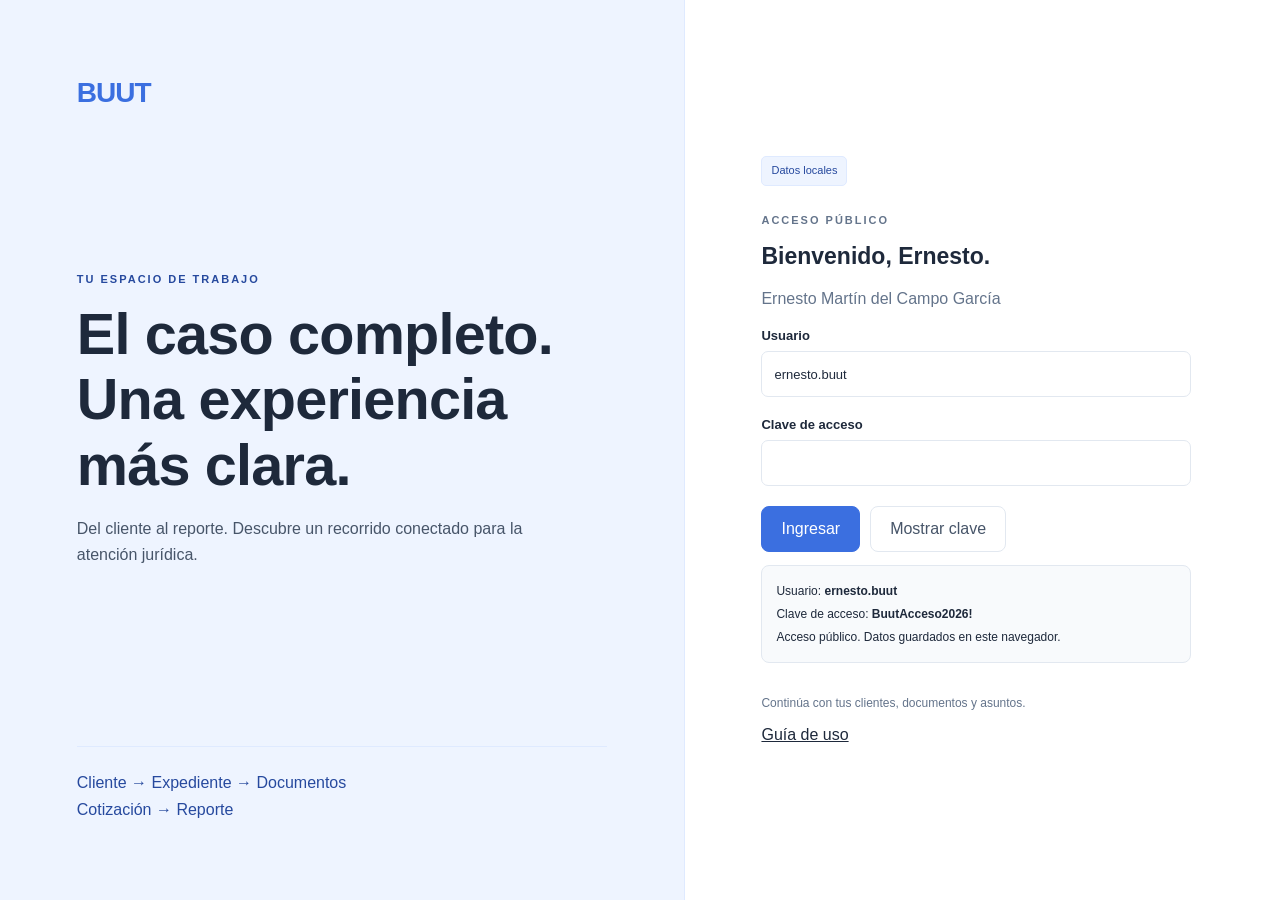
==== commit e8098e35: "Publish BUUT identity, canonical entry and progressive presentation" ====
--- a/buut/index.html
+++ b/buut/index.html
@@ -1 +1 @@
-<!doctype html><html lang="es"><head><meta charset="utf-8"><meta name="viewport" content="width=device-width,initial-scale=1"><meta name="description" content="BUUT Cambridge: demostración pública con datos ficticios, disponible sin servidor local."><title>BUUT · Cambridge</title><link rel="stylesheet" href="cambridge/app.css"></head><body><main class="login"><section class="intro"><div class="brand">BUUT<small>CAMBRIDGE</small></div><div><p class="eyebrow">Edición de exhibición</p><h1>El caso completo.<br>Desde tu navegador.</h1><p>Una demostración pública preparada para Cambridge. Cliente, expediente, versiones documentales, cotización y reporte.</p><a class="button light" href="cambridge/">Abrir demo Cambridge ↗</a></div><p>Demostración con datos ficticios. Disponible en celular y laptop sin Rust ni túnel temporal.</p></section><section class="login-form"><h2>Presenta a tu ritmo.</h2><p>Explora libremente o inicia un recorrido automático de 2 minutos y 30 segundos.</p><p class="public-key">Cambridge<br>Ernesto Martín del Campo García<br>Usuario: <b>cambridge.ernesto</b><br>Clave de exhibición: <b>CambridgeDemo2026!</b></p><p class="note">El acceso es público y forma parte de la presentación. Los cambios se guardan sólo en este navegador.</p><div class="actions"><a class="button" href="cambridge/">Abrir demo</a><a class="button secondary" href="cambridge/qr.svg" download>Descargar QR</a></div><p><a href="cambridge/guion.html">Guion y alcance</a></p></section></main></body></html>
+<!doctype html><html lang="es"><head><meta charset="utf-8"><meta name="viewport" content="width=device-width,initial-scale=1"><meta name="theme-color" content="#3b6fe0"><meta name="description" content="BUUT. Un caso conectado, del cliente al reporte. Clientes, expedientes y documentos. Datos guardados en este navegador."><meta http-equiv="Content-Security-Policy" content="default-src 'self'; script-src 'self'; style-src 'self'; img-src 'self' data: blob:; connect-src 'self'; object-src 'none'; base-uri 'none'; form-action 'none'"><title>BUUT</title><link rel="stylesheet" href="app.css"><script src="app.js" defer></script></head><body><a class="skip" href="#main">Saltar al contenido</a><div id="app"></div><div id="notice" role="status" aria-live="polite"></div><dialog id="reset"><h2>Restablecer datos</h2><p>Se restaurarán únicamente los datos ficticios de BUUT en este navegador.</p><div class="actions"><button id="cancel-reset" class="secondary">Conservar cambios</button><button id="confirm-reset">Restablecer datos</button></div></dialog></body></html>
--- a/buut/app.css
+++ b/buut/app.css
@@ -0,0 +1,21 @@
+@import url('./type.css');
+:root{--font:Inter,-apple-system,"Segoe UI",Roboto,"Helvetica Neue",Arial,sans-serif;--ink:#1e293b;--muted:#64748b;--gold:#3b6fe0;--paper:#f7f8fa;--line:#e2e8f0;--white:#fff;--soft:#eef4ff;font-family:var(--font);color:var(--ink);background:var(--paper);font-synthesis:none}*{box-sizing:border-box}body{margin:0}button,input,select,textarea{font:inherit}button,a,input,select,textarea{touch-action:manipulation}button,.button{min-height:46px;display:inline-flex;align-items:center;justify-content:center;gap:8px;border:1px solid var(--ink);background:var(--ink);color:white;border-radius:8px;padding:11px 19px;text-decoration:none;font-weight:600;cursor:pointer}button:hover,.button:hover{filter:brightness(1.13)}button:disabled{opacity:.4;cursor:default}button.secondary,.button.secondary{background:transparent;color:var(--ink);border-color:#bdc9c5}button.light{background:white;color:var(--ink);border-color:white}button.quiet{background:transparent;border-color:transparent;color:var(--muted);font-size:13px;padding:8px}a{color:var(--ink)}:focus-visible{outline:3px solid #c08f2d;outline-offset:4px}.skip{position:absolute;top:-70px;left:12px;background:white;padding:15px;z-index:99}.skip:focus{top:0}.eyebrow{font-size:11px;letter-spacing:2px;text-transform:uppercase;font-weight:700;color:var(--muted);margin:0 0 14px}.brand{font-family:var(--font);letter-spacing:3px;font-size:30px;font-weight:bold}.brand small{font:10px Arial;letter-spacing:2px;border-left:1px solid #c6d2ca;margin-left:12px;padding-left:12px}.badge{display:inline-block;padding:6px 9px;border:1px solid #cad8ca;border-radius:5px;background:#edf4eb;color:#3b6047;font-size:11px;line-height:1.4}h1,h2,h3,p{overflow-wrap:anywhere}h1,h2{font-family:var(--font);font-weight:650}h1{font-size:clamp(30px,4vw,48px);line-height:1.13;margin:10px 0 18px;letter-spacing:-1px}h2{font-size:26px;margin:0 0 15px}h3{font-size:16px;margin:0 0 9px}p{line-height:1.65}small,.muted{color:var(--muted)}.login{min-height:100dvh;display:grid;grid-template-columns:1.15fr 1fr}.intro{background:var(--ink);color:#fff;padding:clamp(28px,6vw,90px);display:flex;flex-direction:column;justify-content:space-between;gap:50px}.intro .eyebrow{color:#c9b784}.intro h1{font-size:clamp(40px,5.5vw,76px);max-width:650px}.intro p{color:#d0ded6;max-width:480px}.intro .outline{font-family:var(--font);font-size:20px;border-top:1px solid #50625f;padding-top:22px;line-height:1.7}.login-form{padding:clamp(24px,6vw,85px);display:flex;flex-direction:column;justify-content:center}.login-form form{max-width:430px;width:100%}.login-form .badge{margin-bottom:25px}.login-form .public-key{font-size:12px;padding:14px;background:#eceee7;border-radius:8px;line-height:1.9;overflow-wrap:anywhere}label{display:flex;flex-direction:column;gap:8px;font-size:13px;font-weight:600;margin-bottom:20px}input,select,textarea{width:100%;min-height:46px;background:#fff;border:1px solid #b9c8c0;border-radius:7px;padding:12px;color:var(--ink)}textarea{min-height:100px;resize:vertical}.actions{display:flex;gap:10px;flex-wrap:wrap;align-items:center}.error{color:#a22d2d;font-size:13px}.shell{display:grid;grid-template-columns:238px minmax(0,1fr);min-height:100dvh}.sidebar{padding:30px 20px;background:var(--ink);color:white;position:sticky;top:0;height:100dvh;display:flex;flex-direction:column}.sidebar .brand{padding:0 12px 28px}.sidebar .brand small{display:block;border:0;margin:10px 0 0;padding:0;color:#c4b47d}.nav{display:grid;gap:5px}.nav a{color:#ccd8d3;text-decoration:none;padding:14px 13px;min-height:48px;border-radius:7px;display:flex;gap:14px;font-size:14px}.nav a[aria-current=page]{background:#314c4c;color:white}.nav .num{font-size:11px;color:#bca669;align-self:center}.side-bottom{margin-top:auto;padding:28px 12px 0;font-size:12px;line-height:1.7;color:#b8cbc4}.side-bottom strong{color:#fff;display:block;font-size:13px}.workspace{min-width:0}.topbar{display:flex;align-items:center;justify-content:space-between;gap:15px;border-bottom:1px solid var(--line);padding:17px 36px;background:#fff}.topbar .org{font-family:var(--font);font-size:20px}.main{max-width:1260px;margin:auto;padding:38px 42px 80px}.pagehead{display:flex;gap:25px;align-items:start;justify-content:space-between;margin-bottom:26px}.pagehead h1{margin-top:0}.pagehead p{margin:0;color:var(--muted);font-size:14px;max-width:580px}.cards{display:grid;grid-template-columns:repeat(3,minmax(0,1fr));gap:18px}.card{background:white;border:1px solid var(--line);border-radius:12px;padding:25px;min-width:0}.card p{font-size:14px;margin:8px 0;color:var(--muted)}.card .metric{font-family:var(--font);font-size:34px;display:block;margin-top:14px}.hero{background:var(--ink);border-radius:14px;padding:35px;color:white;display:grid;grid-template-columns:1.4fr 1fr;gap:40px;margin-bottom:25px}.hero p{color:#c4d7ce;font-size:14px;max-width:500px}.hero .eyebrow{color:#cbb47a}.hero h2{font-size:36px}.flow{border-left:1px solid #5a7068;padding-left:30px;display:grid;gap:12px;font-size:13px}.flow span{display:flex;gap:15px;align-items:center}.flow b{font:600 17px var(--font);color:#d1b97d}.section{margin-top:28px}.section-title{display:flex;align-items:center;justify-content:space-between;margin-bottom:14px;gap:15px}.section-title h2{font-size:23px;margin:0}.grid2{display:grid;grid-template-columns:minmax(0,1.65fr) minmax(220px,1fr);gap:22px}.field-grid{display:grid;grid-template-columns:1fr 1fr;gap:0 20px}.wide{grid-column:1/-1}.meta{display:grid;gap:15px}.meta p{border-bottom:1px solid var(--line);padding-bottom:12px;margin:0;font-size:14px}.meta small{display:block;font-size:11px;margin-bottom:5px;text-transform:uppercase;letter-spacing:1px}.tablewrap{overflow-x:auto;border-radius:9px;border:1px solid var(--line)}table{border-collapse:collapse;width:100%;background:#fff;font-size:14px}td,th{text-align:left;padding:17px 20px;border-bottom:1px solid #e5e9e3}th{font-size:10px;text-transform:uppercase;letter-spacing:1.2px;color:var(--muted);background:#f0f3ed}td small{display:block;margin-top:5px;font-size:12px}.toolbar{display:flex;gap:16px;margin:0 0 20px;align-items:center;flex-wrap:wrap}.toolbar label{margin:0;flex:1;min-width:190px}.doc{display:flex;justify-content:space-between;gap:20px;align-items:center;border:1px solid var(--line);background:white;border-radius:9px;padding:20px;margin-bottom:12px}.doc p{margin:5px 0;color:var(--muted);font-size:12px}.version{font-family:var(--font);font-size:25px;min-width:42px;color:#8f783b}.preview{white-space:pre-wrap;font:14px/1.8 var(--font);background:#fffdf8;border:1px solid #dfd9c9;padding:27px;border-radius:10px;overflow-wrap:anywhere}.timeline{list-style:none;padding:0;margin:0}.timeline li{border-left:2px solid #cfdbce;padding:0 0 20px 18px;position:relative;font-size:13px;line-height:1.6}.timeline li:before{content:'';width:8px;height:8px;background:var(--gold);border-radius:50%;position:absolute;left:-5px;top:5px}.timeline small{display:block}.total{font:700 32px var(--font);display:block;margin:12px 0}.note{font-size:12px;color:var(--muted);line-height:1.7;padding-top:18px}.tour{position:fixed;bottom:16px;left:260px;right:24px;z-index:10;background:#fff;border:1px solid #c3cfc2;box-shadow:0 10px 50px #102b3226;border-radius:12px;padding:20px 25px;max-width:1040px;margin:auto}.tour-top{display:flex;justify-content:space-between;gap:15px}.tour p{margin:6px 0 14px;font-size:14px;line-height:1.5}.tour strong{font-family:var(--font);font-size:21px;font-weight:400}.progress{height:3px;background:#e4e8dd;border-radius:3px;margin-bottom:16px;overflow:hidden}.progress span{height:100%;display:block;background:var(--gold);width:0}.tour .actions{justify-content:space-between}.tour .actions>div{display:flex;gap:6px}.tour button{font-size:12px;padding:8px 14px}.touring .main{padding-bottom:240px}#notice{position:fixed;top:18px;right:18px;max-width:min(440px,90vw);z-index:50;background:#152e32;color:white;border-radius:8px;padding:0;box-shadow:0 7px 30px #0002}#notice:not(:empty){padding:16px 22px}dialog{border:1px solid #c6d0c5;border-radius:12px;padding:30px;max-width:480px;width:calc(100% - 32px);color:var(--ink)}dialog::backdrop{background:#152e3277}.linkbutton{font-size:13px}.success{color:#3b6047;font-size:13px}footer{display:flex;gap:10px;justify-content:space-between;flex-wrap:wrap;font-size:11px;margin-top:32px;color:var(--muted)}@media(max-width:1000px){.main{padding:28px 24px 60px}.topbar{padding:16px 24px}.shell{grid-template-columns:200px minmax(0,1fr)}.sidebar{padding:25px 10px}.tour{left:218px}.grid2{grid-template-columns:1fr}.hero{grid-template-columns:1fr}.flow{display:none}}@media(max-width:700px){.login{grid-template-columns:1fr}.intro{padding:28px;gap:25px}.intro h1{font-size:42px;margin:12px 0}.intro .outline{display:none}.intro p{font-size:13px}.login-form{padding:28px}.shell{display:block}.sidebar{height:auto;position:static;padding:17px 18px 0}.sidebar .brand{padding:0 0 15px;font-size:25px;display:flex;align-items:center}.sidebar .brand small{margin:0 0 0 15px}.nav{display:flex;overflow-x:auto;gap:4px;padding-bottom:12px}.nav a{white-space:nowrap;font-size:12px;padding:11px 13px}.nav .num,.side-bottom{display:none}.topbar{padding:13px 18px}.topbar .badge{font-size:10px}.topbar .org{font-size:17px}.main{padding:25px 18px 60px}.pagehead{flex-direction:column;gap:18px}.pagehead h1{font-size:33px}.hero{padding:25px;gap:20px}.hero h2{font-size:29px}.cards{grid-template-columns:1fr}.cards .card{padding:20px;display:flex;justify-content:space-between;align-items:center}.cards .metric{font-size:28px;margin:0}.card{padding:21px}.field-grid{grid-template-columns:1fr}.wide{grid-column:auto}.doc{flex-wrap:wrap;gap:12px}.doc .actions{width:100%}.doc .actions button{flex:1}td,th{padding:14px 13px}td .badge{white-space:normal}.tour{left:10px;right:10px;bottom:10px;padding:16px}.tour p{font-size:13px}.tour strong{font-size:18px}.tour .actions{gap:8px}.tour .actions>div{flex-wrap:wrap}.tour button{min-height:44px;padding:9px 10px}.touring .main{padding-bottom:300px}.actions>button{max-width:100%}.pagehead>.actions{width:100%}.toolbar{align-items:stretch}.preview{padding:20px}.topbar>div:first-child{min-width:0}}@media print{.sidebar,.topbar,.tour,.actions,.toolbar,footer{display:none!important}.shell{display:block}.main{padding:0}.card{break-inside:avoid}body{background:white}}
+
+[hidden]{display:none!important}
+
+@media(max-width:700px){.nav{display:grid;grid-template-columns:repeat(3,minmax(0,1fr));overflow:visible}.nav a{justify-content:center;white-space:normal;padding:11px 7px}}
+
+/* Identidad de BUUT: src/index.css y tailwind.config.js, paleta original. */
+button,.button{background:#3b6fe0;border-color:#3b6fe0;transition:background-color 220ms ease,box-shadow 220ms ease,transform 220ms ease;font-weight:500}
+button:hover,.button:hover{filter:none;background:#2f5bc4;border-color:#2f5bc4}button:active,.button:active{transform:translateY(1px)}
+button.secondary,.button.secondary{color:#475569;background:white;border-color:#e2e8f0}button.secondary:hover,.button.secondary:hover{background:#f8fafc;border-color:#cbd5e1}
+button.quiet{background:transparent;color:#64748b;border-color:transparent}button.quiet:hover{background:#eef4ff;color:#26499e}
+:focus-visible{outline:3px solid #3b6fe0;outline-offset:3px}input,select,textarea{border-color:#e2e8f0;font-weight:400;transition:border-color 220ms,box-shadow 220ms}input:focus,select:focus,textarea:focus{border-color:#3b6fe0;box-shadow:0 0 0 3px #dfeaff;outline:0}
+h1{font-size:clamp(28px,3vw,38px);font-weight:650;letter-spacing:-.8px}h2{font-size:23px;font-weight:600}h3{font-weight:600}
+.brand{font-family:var(--font);font-size:28px;font-weight:800;letter-spacing:-1px;color:#3b6fe0}.brand small{display:none}
+.intro{background:#eef4ff;color:#1e293b;border-right:1px solid #dfeaff}.intro .eyebrow{color:#26499e}.intro p{color:#475569}.intro h1{font-size:clamp(36px,4.5vw,60px);font-weight:700}.intro .outline{font-family:var(--font);font-size:16px;color:#26499e;border-color:#dfeaff}
+.login-form{background:#fff}.public-key,.login-form .public-key{background:#f8fafc;border:1px solid #e2e8f0}.badge{background:#eef4ff;border-color:#dfeaff;color:#26499e}.sidebar{background:#fff;color:#1e293b;border-right:1px solid #e2e8f0}.nav a{color:#64748b;position:relative;transition:background-color 220ms,color 220ms}.nav a:hover{background:#f1f5f9;color:#334155}.nav a[aria-current=page]{background:#eef4ff;color:#26499e}.nav a[aria-current=page]:before{content:'';position:absolute;left:0;top:25%;height:50%;width:4px;border-radius:0 4px 4px 0;background:#3b6fe0}.nav .num{color:#64748b}.side-bottom{color:#64748b}.side-bottom strong{color:#334155}.topbar .org{font-family:var(--font);font-size:17px;font-weight:600}
+.card{border-color:#e2e8f0;border-radius:20px;box-shadow:0 1px 2px #0000000a,0 1px 8px #0000000a}.hero{background:#eef4ff;color:#1e293b;border:1px solid #dfeaff;border-radius:20px}.hero h2{font-size:30px;font-weight:650}.hero p{color:#475569}.hero .eyebrow{color:#26499e}.hero .light{background:#3b6fe0;color:white;border-color:#3b6fe0}.flow{border-color:#dfeaff}.flow b{color:#3b6fe0}.metric{font-family:var(--font)!important;color:#26499e;font-weight:650}.preview{background:#f8fafc;border-color:#e2e8f0}.total{color:#26499e}.tour{border-color:#dfeaff;box-shadow:0 10px 35px #1e293b1a}.tour strong{font-family:var(--font);font-weight:600;font-size:19px}.tour p{max-width:850px}.tour-action{font-size:12px!important;color:#26499e;min-height:20px}.tour-target{outline:3px solid #3b6fe0!important;outline-offset:5px;border-radius:8px}.selected-version{border-color:#3b6fe0;background:#eef4ff;box-shadow:0 0 0 1px #dfeaff}.doc{transition:background-color 250ms,border-color 250ms,box-shadow 250ms}.version{font-family:var(--font);font-size:21px;color:#26499e}.progress{background:#eef4ff}.progress span{background:#3b6fe0}#notice{background:#26499e}.success{color:#047857;min-height:20px}
+@media(prefers-reduced-motion:no-preference){.section-enter{animation:section-in 240ms ease-out}.section-enter .card,.section-enter .hero{animation:card-in 300ms ease both}.section-enter .cards .card:nth-child(2){animation-delay:45ms}.section-enter .cards .card:nth-child(3){animation-delay:90ms}.is-updated{animation:updated 300ms ease-out}@keyframes section-in{from{opacity:.6;transform:translateY(4px)}to{opacity:1;transform:none}}@keyframes card-in{from{opacity:.5;transform:translateY(6px)}to{opacity:1;transform:none}}@keyframes updated{0%{box-shadow:0 0 0 3px #3b6fe060}100%{box-shadow:0 0 0 0 #3b6fe000}}}
+@media(prefers-reduced-motion:reduce){*,*:before,*:after{animation:none!important;transition:none!important;scroll-behavior:auto!important}}
+@media(max-width:700px){.intro h1{font-size:38px}.hero h2{font-size:26px}.pagehead h1{font-size:29px}.sidebar .brand{font-size:25px}.tour{padding:13px}.tour p{font-size:12px}.tour-action{font-size:11px!important}.touring .main{padding-bottom:350px}.topbar .org{font-size:15px}}
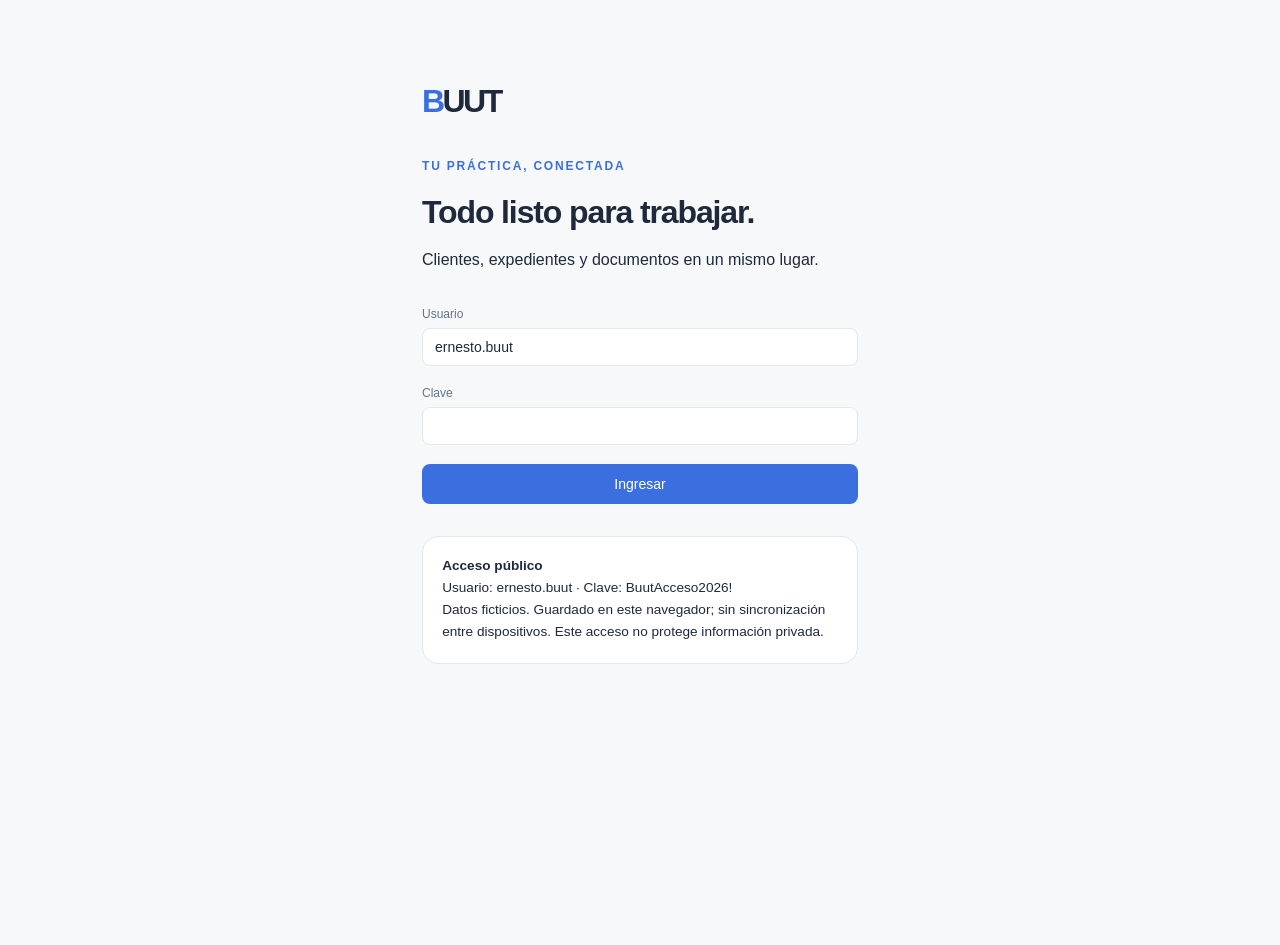
==== commit 7fd7603b: "Publish functional BUUT browser modules from source 6a72785" ====
--- a/buut/index.html
+++ b/buut/index.html
@@ -1 +1,4 @@
-<!doctype html><html lang="es"><head><meta charset="utf-8"><meta name="viewport" content="width=device-width,initial-scale=1"><meta name="theme-color" content="#3b6fe0"><meta name="description" content="BUUT. Un caso conectado, del cliente al reporte. Clientes, expedientes y documentos. Datos guardados en este navegador."><meta http-equiv="Content-Security-Policy" content="default-src 'self'; script-src 'self'; style-src 'self'; img-src 'self' data: blob:; connect-src 'self'; object-src 'none'; base-uri 'none'; form-action 'none'"><title>BUUT</title><link rel="stylesheet" href="app.css"><script src="app.js" defer></script></head><body><a class="skip" href="#main">Saltar al contenido</a><div id="app"></div><div id="notice" role="status" aria-live="polite"></div><dialog id="reset"><h2>Restablecer datos</h2><p>Se restaurarán únicamente los datos ficticios de BUUT en este navegador.</p><div class="actions"><button id="cancel-reset" class="secondary">Conservar cambios</button><button id="confirm-reset">Restablecer datos</button></div></dialog></body></html>
+<!doctype html><html lang="es"><head><meta charset="UTF-8"><meta name="viewport" content="width=device-width,initial-scale=1"><meta name="theme-color" content="#3b6fe0"><title>BUUT</title>  <script type="module" crossorigin src="/buut/assets/index-DZhHI0AX.js"></script>
+  <link rel="modulepreload" crossorigin href="/buut/assets/rolldown-runtime-WkwZ5CU-.js">
+  <link rel="stylesheet" crossorigin href="/buut/assets/index-D3DZXv5q.css">
+</head><body><div id="root"></div></body></html>
--- a/buut/assets/index-D3DZXv5q.css
+++ b/buut/assets/index-D3DZXv5q.css
@@ -0,0 +1,2 @@
+/*! tailwindcss v4.3.3 | MIT License | https://tailwindcss.com */
+@layer properties{@supports (((-webkit-hyphens:none)) and (not (margin-trim:inline))) or ((-moz-orient:inline) and (not (color:rgb(from red r g b)))){*,:before,:after,::backdrop{--tw-space-y-reverse:0;--tw-space-x-reverse:0;--tw-divide-y-reverse:0;--tw-border-style:solid;--tw-leading:initial;--tw-font-weight:initial;--tw-tracking:initial;--tw-ordinal:initial;--tw-slashed-zero:initial;--tw-numeric-figure:initial;--tw-numeric-spacing:initial;--tw-numeric-fraction:initial;--tw-shadow:0 0 #0000;--tw-shadow-color:initial;--tw-shadow-alpha:100%;--tw-inset-shadow:0 0 #0000;--tw-inset-shadow-color:initial;--tw-inset-shadow-alpha:100%;--tw-ring-color:initial;--tw-ring-shadow:0 0 #0000;--tw-inset-ring-color:initial;--tw-inset-ring-shadow:0 0 #0000;--tw-ring-inset:initial;--tw-ring-offset-width:0px;--tw-ring-offset-color:#fff;--tw-ring-offset-shadow:0 0 #0000;--tw-blur:initial;--tw-brightness:initial;--tw-contrast:initial;--tw-grayscale:initial;--tw-hue-rotate:initial;--tw-invert:initial;--tw-opacity:initial;--tw-saturate:initial;--tw-sepia:initial;--tw-drop-shadow:initial;--tw-drop-shadow-color:initial;--tw-drop-shadow-alpha:100%;--tw-drop-shadow-size:initial;--tw-translate-x:0;--tw-translate-y:0;--tw-translate-z:0}}}@layer theme{:root,:host{--font-mono:ui-monospace, SFMono-Regular, Menlo, Monaco, Consolas, "Liberation Mono", "Courier New", monospace;--color-red-200:oklch(88.5% .062 18.334);--color-red-300:oklch(80.8% .114 19.571);--color-red-800:oklch(44.4% .177 26.899);--color-amber-300:oklch(87.9% .169 91.605);--color-amber-400:oklch(82.8% .189 84.429);--color-green-50:oklch(98.2% .018 155.826);--color-green-200:oklch(92.5% .084 155.995);--color-green-700:oklch(52.7% .154 150.069);--color-green-800:oklch(44.8% .119 151.328);--color-emerald-900:oklch(37.8% .077 168.94);--color-blue-600:oklch(54.6% .245 262.881);--color-blue-700:oklch(48.8% .243 264.376);--color-blue-800:oklch(42.4% .199 265.638);--color-gray-200:oklch(92.8% .006 264.531);--color-gray-500:oklch(55.1% .027 264.364);--color-gray-600:oklch(44.6% .03 256.802);--color-gray-900:oklch(21% .034 264.665);--color-white:#fff;--spacing:.25rem;--container-lg:32rem;--container-xl:36rem;--container-4xl:56rem;--container-5xl:64rem;--container-6xl:72rem;--text-xs:.75rem;--text-xs--line-height:calc(1 / .75);--text-sm:.875rem;--text-sm--line-height:calc(1.25 / .875);--text-base:1rem;--text-base--line-height:calc(1.5 / 1);--text-lg:1.125rem;--text-lg--line-height:calc(1.75 / 1.125);--text-xl:1.25rem;--text-xl--line-height:calc(1.75 / 1.25);--text-2xl:1.5rem;--text-2xl--line-height:calc(2 / 1.5);--text-3xl:1.875rem;--text-3xl--line-height:calc(2.25 / 1.875);--font-weight-medium:500;--font-weight-semibold:600;--tracking-wide:.025em;--leading-tight:1.25;--leading-relaxed:1.625;--radius-md:.375rem;--radius-lg:.5rem;--radius-xl:.75rem;--default-transition-duration:.15s;--default-transition-timing-function:cubic-bezier(.4, 0, .2, 1);--default-mono-font-family:var(--font-mono)}}@layer base{*,:after,:before,::backdrop{box-sizing:border-box;border:0 solid;margin:0;padding:0}::file-selector-button{box-sizing:border-box;border:0 solid;margin:0;padding:0}html,:host{-webkit-text-size-adjust:100%;tab-size:4;font-feature-settings:normal;font-variation-settings:normal;-webkit-tap-highlight-color:transparent;font-family:Inter,-apple-system,Segoe UI,Roboto,Helvetica Neue,Arial,sans-serif;line-height:1.5}hr{height:0;color:inherit;border-top-width:1px}abbr:where([title]){-webkit-text-decoration:underline dotted;text-decoration:underline dotted}h1,h2,h3,h4,h5,h6{font-size:inherit;font-weight:inherit}a{color:inherit;-webkit-text-decoration:inherit;-webkit-text-decoration:inherit;-webkit-text-decoration:inherit;-webkit-text-decoration:inherit;text-decoration:inherit}b,strong{font-weight:bolder}code,kbd,samp,pre{font-family:var(--default-mono-font-family,ui-monospace, SFMono-Regular, Menlo, Monaco, Consolas, "Liberation Mono", "Courier New", monospace);font-feature-settings:var(--default-mono-font-feature-settings,normal);font-variation-settings:var(--default-mono-font-variation-settings,normal);font-size:1em}small{font-size:80%}sub,sup{vertical-align:baseline;font-size:75%;line-height:0;position:relative}sub{bottom:-.25em}sup{top:-.5em}table{text-indent:0;border-color:inherit;border-collapse:collapse}:-moz-focusring:where(:not(iframe)){outline:auto}progress{vertical-align:baseline}summary{display:list-item}ol,ul,menu{list-style:none}img,svg,video,canvas,audio,iframe,embed,object{vertical-align:middle;display:block}img,video{max-width:100%;height:auto}button,input,select,optgroup,textarea{font:inherit;font-feature-settings:inherit;font-variation-settings:inherit;letter-spacing:inherit;color:inherit;opacity:1;background-color:#0000;border-radius:0}::file-selector-button{font:inherit;font-feature-settings:inherit;font-variation-settings:inherit;letter-spacing:inherit;color:inherit;opacity:1;background-color:#0000;border-radius:0}:where(select:is([multiple],[size])) optgroup{font-weight:bolder}:where(select:is([multiple],[size])) optgroup option{padding-inline-start:20px}::file-selector-button{margin-inline-end:4px}::placeholder{opacity:1}@supports (not ((-webkit-appearance:-apple-pay-button))) or (contain-intrinsic-size:1px){::placeholder{color:currentColor}@supports (color:color-mix(in lab, red, red)){::placeholder{color:color-mix(in oklab, currentcolor 50%, transparent)}}}textarea{resize:vertical}::-webkit-search-decoration{-webkit-appearance:none}::-webkit-date-and-time-value{min-height:1lh;text-align:inherit}::-webkit-datetime-edit{display:inline-flex}::-webkit-datetime-edit-fields-wrapper{padding:0}::-webkit-datetime-edit{padding-block:0}::-webkit-datetime-edit-year-field{padding-block:0}::-webkit-datetime-edit-month-field{padding-block:0}::-webkit-datetime-edit-day-field{padding-block:0}::-webkit-datetime-edit-hour-field{padding-block:0}::-webkit-datetime-edit-minute-field{padding-block:0}::-webkit-datetime-edit-second-field{padding-block:0}::-webkit-datetime-edit-millisecond-field{padding-block:0}::-webkit-datetime-edit-meridiem-field{padding-block:0}::-webkit-calendar-picker-indicator{line-height:1}:-moz-ui-invalid{box-shadow:none}button,input:where([type=button],[type=reset],[type=submit]){appearance:button}::file-selector-button{appearance:button}::-webkit-inner-spin-button{height:auto}::-webkit-outer-spin-button{height:auto}[hidden]:where(:not([hidden=until-found])){display:none!important}*,:before,:after,::backdrop{border-color:#e5e7eb}::file-selector-button{border-color:#e5e7eb}input::placeholder,textarea::placeholder{color:#9ca3af;opacity:1}button:not(:disabled),[role=button]:not(:disabled){cursor:pointer}html,body,#root{height:100%}body{color:var(--buut-color-slate-800,#1e293b);-webkit-font-smoothing:antialiased;-moz-osx-font-smoothing:grayscale;background-color:#0b0b0d}}@layer components{.app-shell{width:100vw;height:100vh;padding:calc(var(--spacing) * 3);align-items:stretch;display:flex}.app-card{--tw-shadow:0 25px 50px -12px var(--tw-shadow-color,#00000040);width:100%;box-shadow:var(--tw-inset-shadow), var(--tw-inset-ring-shadow), var(--tw-ring-offset-shadow), var(--tw-ring-shadow), var(--tw-shadow);background-color:#f7f8fa;border-radius:1.25rem;display:flex;overflow:hidden}.nav-item{align-items:center;gap:calc(var(--spacing) * 3);border-radius:var(--radius-lg);padding-inline:calc(var(--spacing) * 4);padding-block:calc(var(--spacing) * 2.5);--tw-font-weight:var(--font-weight-medium);font-size:.95rem;font-weight:var(--font-weight-medium);color:var(--buut-color-slate-500,#64748b);transition-property:color,background-color,border-color,outline-color,text-decoration-color,fill,stroke,--tw-gradient-from,--tw-gradient-via,--tw-gradient-to;transition-timing-function:var(--tw-ease,var(--default-transition-timing-function));transition-duration:var(--tw-duration,var(--default-transition-duration));display:flex}@media (hover:hover){.nav-item:hover{background-color:var(--buut-color-slate-100,#f1f5f9);color:var(--buut-color-slate-700,#334155)}}.nav-item-active{background-color:var(--buut-color-brand-50,#eef4ff);color:var(--buut-color-brand-700,#26499e);position:relative}@media (hover:hover){.nav-item-active:hover{background-color:var(--buut-color-brand-50,#eef4ff);color:var(--buut-color-brand-700,#26499e)}}.nav-item-active:before{content:"";height:calc(var(--spacing) * 6);width:var(--spacing);--tw-translate-y:calc(calc(1 / 2 * 100%) * -1);translate:var(--tw-translate-x) var(--tw-translate-y);background-color:var(--buut-color-brand-500,#3b6fe0);border-top-right-radius:2147483647px;border-bottom-right-radius:2147483647px;position:absolute;top:50%;left:0}.surface-card{border-style:var(--tw-border-style);border-width:1px;border-color:var(--buut-color-slate-200,#e2e8f0);border-radius:1.25rem}@supports (color:color-mix(in lab, red, red)){.surface-card{border-color:color-mix(in oklab, var(--buut-color-slate-200,#e2e8f0) 70%, transparent)}}.surface-card{background-color:var(--color-white);--tw-shadow:0 1px 2px 0 var(--tw-shadow-color,#0000000a), 0 1px 8px 0 var(--tw-shadow-color,#0000000a);box-shadow:var(--tw-inset-shadow), var(--tw-inset-ring-shadow), var(--tw-ring-offset-shadow), var(--tw-ring-shadow), var(--tw-shadow)}.table-head-cell{padding-inline:calc(var(--spacing) * 5);padding-block:calc(var(--spacing) * 3);text-align:left;font-size:var(--text-xs);line-height:var(--tw-leading,var(--text-xs--line-height));--tw-font-weight:var(--font-weight-medium);font-weight:var(--font-weight-medium);--tw-tracking:var(--tracking-wide);letter-spacing:var(--tracking-wide);color:var(--buut-color-slate-400,#94a3b8);text-transform:uppercase}.table-cell{padding-inline:calc(var(--spacing) * 5);padding-block:calc(var(--spacing) * 3.5);font-size:var(--text-sm);line-height:var(--tw-leading,var(--text-sm--line-height));color:var(--buut-color-slate-700,#334155)}.btn-primary{justify-content:center;align-items:center;gap:calc(var(--spacing) * 2);border-radius:var(--radius-lg);background-color:var(--buut-color-brand-500,#3b6fe0);padding-inline:calc(var(--spacing) * 4);padding-block:calc(var(--spacing) * 2.5);font-size:var(--text-sm);line-height:var(--tw-leading,var(--text-sm--line-height));--tw-font-weight:var(--font-weight-medium);font-weight:var(--font-weight-medium);color:var(--color-white);transition-property:color,background-color,border-color,outline-color,text-decoration-color,fill,stroke,--tw-gradient-from,--tw-gradient-via,--tw-gradient-to;transition-timing-function:var(--tw-ease,var(--default-transition-timing-function));transition-duration:var(--tw-duration,var(--default-transition-duration));display:inline-flex}@media (hover:hover){.btn-primary:hover{background-color:var(--buut-color-brand-600,#2f5bc4)}}.btn-primary:disabled{cursor:not-allowed;opacity:.5}.btn-secondary{justify-content:center;align-items:center;gap:calc(var(--spacing) * 2);border-radius:var(--radius-lg);border-style:var(--tw-border-style);border-width:1px;border-color:var(--buut-color-slate-200,#e2e8f0);background-color:var(--color-white);padding-inline:calc(var(--spacing) * 4);padding-block:calc(var(--spacing) * 2.5);font-size:var(--text-sm);line-height:var(--tw-leading,var(--text-sm--line-height));--tw-font-weight:var(--font-weight-medium);font-weight:var(--font-weight-medium);color:var(--buut-color-slate-600,#475569);transition-property:color,background-color,border-color,outline-color,text-decoration-color,fill,stroke,--tw-gradient-from,--tw-gradient-via,--tw-gradient-to;transition-timing-function:var(--tw-ease,var(--default-transition-timing-function));transition-duration:var(--tw-duration,var(--default-transition-duration));display:inline-flex}@media (hover:hover){.btn-secondary:hover{background-color:var(--buut-color-slate-50,#f8fafc)}}.field-label{margin-bottom:calc(var(--spacing) * 1.5);font-size:var(--text-xs);line-height:var(--tw-leading,var(--text-xs--line-height));--tw-font-weight:var(--font-weight-medium);font-weight:var(--font-weight-medium);color:var(--buut-color-slate-500,#64748b);display:block}.field-input{border-radius:var(--radius-lg);border-style:var(--tw-border-style);border-width:1px;border-color:var(--buut-color-slate-200,#e2e8f0);background-color:var(--color-white);width:100%;padding-inline:calc(var(--spacing) * 3);padding-block:calc(var(--spacing) * 2);font-size:var(--text-sm);line-height:var(--tw-leading,var(--text-sm--line-height));color:var(--buut-color-slate-800,#1e293b);--tw-outline-style:none;outline-style:none}@media (forced-colors:active){.field-input{outline-offset:2px;outline:2px solid #0000}}.field-input{transition-property:color,background-color,border-color,outline-color,text-decoration-color,fill,stroke,--tw-gradient-from,--tw-gradient-via,--tw-gradient-to;transition-timing-function:var(--tw-ease,var(--default-transition-timing-function));transition-duration:var(--tw-duration,var(--default-transition-duration))}.field-input:focus{border-color:var(--buut-color-brand-500,#3b6fe0);--tw-ring-shadow:var(--tw-ring-inset,) 0 0 0 calc(2px + var(--tw-ring-offset-width)) var(--tw-ring-color,currentcolor);box-shadow:var(--tw-inset-shadow), var(--tw-inset-ring-shadow), var(--tw-ring-offset-shadow), var(--tw-ring-shadow), var(--tw-shadow);--tw-ring-color:var(--buut-color-brand-100,#dfeaff)}}@layer utilities{.pointer-events-none{pointer-events:none}.visible{visibility:visible}.visible\!{visibility:visible!important}.sr-only{clip-path:inset(50%);white-space:nowrap;border-width:0;width:1px;height:1px;margin:-1px;padding:0;position:absolute;overflow:hidden}.absolute{position:absolute}.fixed{position:fixed}.relative{position:relative}.inset-0{inset:0}.top-2{top:calc(var(--spacing) * 2)}.left-3{left:calc(var(--spacing) * 3)}.z-50{z-index:50}.mx-auto{margin-inline:auto}.my-2{margin-block:calc(var(--spacing) * 2)}.my-3{margin-block:calc(var(--spacing) * 3)}.mt-0\.5{margin-top:calc(var(--spacing) * .5)}.mt-1{margin-top:var(--spacing)}.mt-2{margin-top:calc(var(--spacing) * 2)}.mt-3{margin-top:calc(var(--spacing) * 3)}.mt-4{margin-top:calc(var(--spacing) * 4)}.mt-5{margin-top:calc(var(--spacing) * 5)}.mt-6{margin-top:calc(var(--spacing) * 6)}.mt-7{margin-top:calc(var(--spacing) * 7)}.mr-2{margin-right:calc(var(--spacing) * 2)}.mr-3{margin-right:calc(var(--spacing) * 3)}.mb-1{margin-bottom:var(--spacing)}.mb-2{margin-bottom:calc(var(--spacing) * 2)}.mb-3{margin-bottom:calc(var(--spacing) * 3)}.mb-4{margin-bottom:calc(var(--spacing) * 4)}.mb-5{margin-bottom:calc(var(--spacing) * 5)}.mb-6{margin-bottom:calc(var(--spacing) * 6)}.mb-7{margin-bottom:calc(var(--spacing) * 7)}.mb-8{margin-bottom:calc(var(--spacing) * 8)}.ml-2{margin-left:calc(var(--spacing) * 2)}.block{display:block}.contents{display:contents}.flex{display:flex}.grid{display:grid}.hidden{display:none}.inline-block{display:inline-block}.inline-flex{display:inline-flex}.table{display:table}.table-cell{display:table-cell}.h-1\.5{height:calc(var(--spacing) * 1.5)}.h-8{height:calc(var(--spacing) * 8)}.h-9{height:calc(var(--spacing) * 9)}.h-10{height:calc(var(--spacing) * 10)}.h-12{height:calc(var(--spacing) * 12)}.max-h-64{max-height:calc(var(--spacing) * 64)}.max-h-\[85dvh\]{max-height:85dvh}.min-h-screen{min-height:100vh}.w-1\.5{width:calc(var(--spacing) * 1.5)}.w-8{width:calc(var(--spacing) * 8)}.w-9{width:calc(var(--spacing) * 9)}.w-10{width:calc(var(--spacing) * 10)}.w-12{width:calc(var(--spacing) * 12)}.w-64{width:calc(var(--spacing) * 64)}.w-full{width:100%}.max-w-4xl{max-width:var(--container-4xl)}.max-w-5xl{max-width:var(--container-5xl)}.max-w-6xl{max-width:var(--container-6xl)}.max-w-\[1400px\]{max-width:1400px}.max-w-full{max-width:100%}.max-w-lg{max-width:var(--container-lg)}.max-w-xl{max-width:var(--container-xl)}.min-w-0{min-width:0}.min-w-12{min-width:calc(var(--spacing) * 12)}.min-w-52{min-width:calc(var(--spacing) * 52)}.min-w-\[36rem\]{min-width:36rem}.min-w-\[180px\]{min-width:180px}.min-w-\[320px\]{min-width:320px}.min-w-\[620px\]{min-width:620px}.min-w-\[800px\]{min-width:800px}.min-w-\[1000px\]{min-width:1000px}.flex-1{flex:1}.shrink-0{flex-shrink:0}.cursor-pointer{cursor:pointer}.scroll-mt-4{scroll-margin-top:calc(var(--spacing) * 4)}.list-inside{list-style-position:inside}.list-disc{list-style-type:disc}.grid-cols-1{grid-template-columns:repeat(1,minmax(0,1fr))}.grid-cols-2{grid-template-columns:repeat(2,minmax(0,1fr))}.grid-cols-3{grid-template-columns:repeat(3,minmax(0,1fr))}.flex-col{flex-direction:column}.flex-wrap{flex-wrap:wrap}.items-center{align-items:center}.items-end{align-items:flex-end}.items-start{align-items:flex-start}.justify-between{justify-content:space-between}.justify-center{justify-content:center}.justify-end{justify-content:flex-end}.gap-1{gap:var(--spacing)}.gap-1\.5{gap:calc(var(--spacing) * 1.5)}.gap-2{gap:calc(var(--spacing) * 2)}.gap-2\.5{gap:calc(var(--spacing) * 2.5)}.gap-3{gap:calc(var(--spacing) * 3)}.gap-4{gap:calc(var(--spacing) * 4)}.gap-5{gap:calc(var(--spacing) * 5)}.gap-6{gap:calc(var(--spacing) * 6)}:where(.space-y-1>:not(:last-child)){--tw-space-y-reverse:0;margin-block-start:calc(var(--spacing) * var(--tw-space-y-reverse));margin-block-end:calc(var(--spacing) * calc(1 - var(--tw-space-y-reverse)))}:where(.space-y-2>:not(:last-child)){--tw-space-y-reverse:0;margin-block-start:calc(calc(var(--spacing) * 2) * var(--tw-space-y-reverse));margin-block-end:calc(calc(var(--spacing) * 2) * calc(1 - var(--tw-space-y-reverse)))}:where(.space-y-3>:not(:last-child)){--tw-space-y-reverse:0;margin-block-start:calc(calc(var(--spacing) * 3) * var(--tw-space-y-reverse));margin-block-end:calc(calc(var(--spacing) * 3) * calc(1 - var(--tw-space-y-reverse)))}:where(.space-y-4>:not(:last-child)){--tw-space-y-reverse:0;margin-block-start:calc(calc(var(--spacing) * 4) * var(--tw-space-y-reverse));margin-block-end:calc(calc(var(--spacing) * 4) * calc(1 - var(--tw-space-y-reverse)))}:where(.space-y-5>:not(:last-child)){--tw-space-y-reverse:0;margin-block-start:calc(calc(var(--spacing) * 5) * var(--tw-space-y-reverse));margin-block-end:calc(calc(var(--spacing) * 5) * calc(1 - var(--tw-space-y-reverse)))}:where(.space-y-6>:not(:last-child)){--tw-space-y-reverse:0;margin-block-start:calc(calc(var(--spacing) * 6) * var(--tw-space-y-reverse));margin-block-end:calc(calc(var(--spacing) * 6) * calc(1 - var(--tw-space-y-reverse)))}:where(.space-x-3>:not(:last-child)){--tw-space-x-reverse:0;margin-inline-start:calc(calc(var(--spacing) * 3) * var(--tw-space-x-reverse));margin-inline-end:calc(calc(var(--spacing) * 3) * calc(1 - var(--tw-space-x-reverse)))}:where(.divide-y>:not(:last-child)){--tw-divide-y-reverse:0;border-bottom-style:var(--tw-border-style);border-top-style:var(--tw-border-style);border-top-width:calc(1px * var(--tw-divide-y-reverse));border-bottom-width:calc(1px * calc(1 - var(--tw-divide-y-reverse)))}:where(.divide-slate-100>:not(:last-child)){border-color:var(--buut-color-slate-100,#f1f5f9)}.self-end{align-self:flex-end}.truncate{text-overflow:ellipsis;white-space:nowrap;overflow:hidden}.overflow-auto{overflow:auto}.overflow-hidden{overflow:hidden}.overflow-x-auto{overflow-x:auto}.overflow-y-auto{overflow-y:auto}.rounded{border-radius:.25rem}.rounded-full{border-radius:2147483647px}.rounded-lg{border-radius:var(--radius-lg)}.rounded-md{border-radius:var(--radius-md)}.rounded-xl{border-radius:var(--radius-xl)}.rounded-xl2{border-radius:1.25rem}.border{border-style:var(--tw-border-style);border-width:1px}.border-t{border-top-style:var(--tw-border-style);border-top-width:1px}.border-r{border-right-style:var(--tw-border-style);border-right-width:1px}.border-b{border-bottom-style:var(--tw-border-style);border-bottom-width:1px}.border-b-2{border-bottom-style:var(--tw-border-style);border-bottom-width:2px}.border-dashed{--tw-border-style:dashed;border-style:dashed}.border-amber-200{border-color:var(--buut-color-amber-200,#fde68a)}.border-amber-300{border-color:var(--color-amber-300)}.border-amber-400{border-color:var(--color-amber-400)}.border-blue-100{border-color:var(--buut-color-blue-100,#dbeafe)}.border-brand-500{border-color:var(--buut-color-brand-500,#3b6fe0)}.border-emerald-200{border-color:var(--buut-color-emerald-200,#a7f3d0)}.border-gray-200{border-color:var(--color-gray-200)}.border-green-200{border-color:var(--color-green-200)}.border-purple-200{border-color:var(--buut-color-purple-200,#e9d5ff)}.border-red-200{border-color:var(--color-red-200)}.border-red-300{border-color:var(--color-red-300)}.border-slate-100{border-color:var(--buut-color-slate-100,#f1f5f9)}.border-slate-200,.border-slate-200\/70{border-color:var(--buut-color-slate-200,#e2e8f0)}@supports (color:color-mix(in lab, red, red)){.border-slate-200\/70{border-color:color-mix(in oklab, var(--buut-color-slate-200,#e2e8f0) 70%, transparent)}}.border-transparent{border-color:#0000}.bg-amber-50{background-color:var(--buut-color-amber-50,#fffbeb)}.bg-amber-100{background-color:var(--buut-color-amber-100,#fef3c7)}.bg-amber-500{background-color:var(--buut-color-amber-500,#f59e0b)}.bg-blue-50\/70{background-color:var(--buut-color-blue-50,#eff6ff)}@supports (color:color-mix(in lab, red, red)){.bg-blue-50\/70{background-color:color-mix(in oklab, var(--buut-color-blue-50,#eff6ff) 70%, transparent)}}.bg-blue-600{background-color:var(--color-blue-600)}.bg-brand-50{background-color:var(--buut-color-brand-50,#eef4ff)}.bg-brand-500{background-color:var(--buut-color-brand-500,#3b6fe0)}.bg-cyan-500{background-color:var(--buut-color-cyan-500,#06b6d4)}.bg-emerald-50{background-color:var(--buut-color-emerald-50,#ecfdf5)}.bg-emerald-100{background-color:var(--buut-color-emerald-100,#d1fae5)}.bg-emerald-500{background-color:var(--buut-color-emerald-500,#10b981)}.bg-green-50{background-color:var(--color-green-50)}.bg-purple-500{background-color:var(--buut-color-purple-500,#a855f7)}.bg-red-50{background-color:var(--buut-color-red-50,#fef2f2)}.bg-slate-50,.bg-slate-50\/60{background-color:var(--buut-color-slate-50,#f8fafc)}@supports (color:color-mix(in lab, red, red)){.bg-slate-50\/60{background-color:color-mix(in oklab, var(--buut-color-slate-50,#f8fafc) 60%, transparent)}}.bg-slate-100{background-color:var(--buut-color-slate-100,#f1f5f9)}.bg-slate-400{background-color:var(--buut-color-slate-400,#94a3b8)}.bg-slate-900,.bg-slate-900\/40{background-color:var(--buut-color-slate-900,#0f172a)}@supports (color:color-mix(in lab, red, red)){.bg-slate-900\/40{background-color:color-mix(in oklab, var(--buut-color-slate-900,#0f172a) 40%, transparent)}}.bg-white{background-color:var(--color-white)}.bg-white\/60{background-color:#fff9}@supports (color:color-mix(in lab, red, red)){.bg-white\/60{background-color:color-mix(in oklab, var(--color-white) 60%, transparent)}}.p-1{padding:var(--spacing)}.p-1\.5{padding:calc(var(--spacing) * 1.5)}.p-2{padding:calc(var(--spacing) * 2)}.p-3{padding:calc(var(--spacing) * 3)}.p-4{padding:calc(var(--spacing) * 4)}.p-5{padding:calc(var(--spacing) * 5)}.p-6{padding:calc(var(--spacing) * 6)}.p-8{padding:calc(var(--spacing) * 8)}.px-2{padding-inline:calc(var(--spacing) * 2)}.px-2\.5{padding-inline:calc(var(--spacing) * 2.5)}.px-3{padding-inline:calc(var(--spacing) * 3)}.px-4{padding-inline:calc(var(--spacing) * 4)}.px-5{padding-inline:calc(var(--spacing) * 5)}.px-6{padding-inline:calc(var(--spacing) * 6)}.py-0\.5{padding-block:calc(var(--spacing) * .5)}.py-1{padding-block:var(--spacing)}.py-1\.5{padding-block:calc(var(--spacing) * 1.5)}.py-2{padding-block:calc(var(--spacing) * 2)}.py-2\.5{padding-block:calc(var(--spacing) * 2.5)}.py-3{padding-block:calc(var(--spacing) * 3)}.py-4{padding-block:calc(var(--spacing) * 4)}.py-5{padding-block:calc(var(--spacing) * 5)}.py-6{padding-block:calc(var(--spacing) * 6)}.py-7{padding-block:calc(var(--spacing) * 7)}.py-8{padding-block:calc(var(--spacing) * 8)}.py-10{padding-block:calc(var(--spacing) * 10)}.py-16{padding-block:calc(var(--spacing) * 16)}.pt-2{padding-top:calc(var(--spacing) * 2)}.pt-3{padding-top:calc(var(--spacing) * 3)}.pt-4{padding-top:calc(var(--spacing) * 4)}.pt-5{padding-top:calc(var(--spacing) * 5)}.pb-1{padding-bottom:var(--spacing)}.pb-4{padding-bottom:calc(var(--spacing) * 4)}.pl-5{padding-left:calc(var(--spacing) * 5)}.pl-7{padding-left:calc(var(--spacing) * 7)}.text-center{text-align:center}.text-left{text-align:left}.text-right{text-align:right}.align-top{vertical-align:top}.text-2xl{font-size:var(--text-2xl);line-height:var(--tw-leading,var(--text-2xl--line-height))}.text-3xl{font-size:var(--text-3xl);line-height:var(--tw-leading,var(--text-3xl--line-height))}.text-base{font-size:var(--text-base);line-height:var(--tw-leading,var(--text-base--line-height))}.text-lg{font-size:var(--text-lg);line-height:var(--tw-leading,var(--text-lg--line-height))}.text-sm{font-size:var(--text-sm);line-height:var(--tw-leading,var(--text-sm--line-height))}.text-xl{font-size:var(--text-xl);line-height:var(--tw-leading,var(--text-xl--line-height))}.text-xs{font-size:var(--text-xs);line-height:var(--tw-leading,var(--text-xs--line-height))}.text-\[0\.7rem\]{font-size:.7rem}.text-\[10px\]{font-size:10px}.leading-relaxed{--tw-leading:var(--leading-relaxed);line-height:var(--leading-relaxed)}.leading-tight{--tw-leading:var(--leading-tight);line-height:var(--leading-tight)}.font-medium{--tw-font-weight:var(--font-weight-medium);font-weight:var(--font-weight-medium)}.font-semibold{--tw-font-weight:var(--font-weight-semibold);font-weight:var(--font-weight-semibold)}.tracking-\[0\.16em\]{--tw-tracking:.16em;letter-spacing:.16em}.tracking-wide{--tw-tracking:var(--tracking-wide);letter-spacing:var(--tracking-wide)}.break-words{overflow-wrap:break-word}.break-all{word-break:break-all}.whitespace-normal{white-space:normal}.whitespace-nowrap{white-space:nowrap}.whitespace-pre-wrap{white-space:pre-wrap}.text-amber-600{color:var(--buut-color-amber-600,#d97706)}.text-amber-700{color:var(--buut-color-amber-700,#b45309)}.text-amber-800{color:var(--buut-color-amber-800,#92400e)}.text-amber-900{color:var(--buut-color-amber-900,#78350f)}.text-blue-700{color:var(--color-blue-700)}.text-blue-800{color:var(--color-blue-800)}.text-brand-500{color:var(--buut-color-brand-500,#3b6fe0)}.text-brand-600{color:var(--buut-color-brand-600,#2f5bc4)}.text-brand-700,.text-brand-700\/80{color:var(--buut-color-brand-700,#26499e)}@supports (color:color-mix(in lab, red, red)){.text-brand-700\/80{color:color-mix(in oklab, var(--buut-color-brand-700,#26499e) 80%, transparent)}}.text-cyan-600{color:var(--buut-color-cyan-600,#0891b2)}.text-emerald-600{color:var(--buut-color-emerald-600,#059669)}.text-emerald-700{color:var(--buut-color-emerald-700,#047857)}.text-emerald-800{color:var(--buut-color-emerald-800,#065f46)}.text-emerald-900{color:var(--color-emerald-900)}.text-gray-500{color:var(--color-gray-500)}.text-gray-600{color:var(--color-gray-600)}.text-gray-900{color:var(--color-gray-900)}.text-green-700{color:var(--color-green-700)}.text-green-800{color:var(--color-green-800)}.text-purple-600{color:var(--buut-color-purple-600,#9333ea)}.text-purple-700{color:var(--buut-color-purple-700,#7e22ce)}.text-red-500{color:var(--buut-color-red-500,#ef4444)}.text-red-600{color:var(--buut-color-red-600,#dc2626)}.text-red-700{color:var(--buut-color-red-700,#b91c1c)}.text-red-800{color:var(--color-red-800)}.text-slate-300{color:var(--buut-color-slate-300,#cbd5e1)}.text-slate-400{color:var(--buut-color-slate-400,#94a3b8)}.text-slate-500{color:var(--buut-color-slate-500,#64748b)}.text-slate-600{color:var(--buut-color-slate-600,#475569)}.text-slate-700{color:var(--buut-color-slate-700,#334155)}.text-slate-800{color:var(--buut-color-slate-800,#1e293b)}.text-slate-900{color:var(--buut-color-slate-900,#0f172a)}.text-white{color:var(--color-white)}.normal-case{text-transform:none}.uppercase{text-transform:uppercase}.italic{font-style:italic}.tabular-nums{--tw-numeric-spacing:tabular-nums;font-variant-numeric:var(--tw-ordinal,) var(--tw-slashed-zero,) var(--tw-numeric-figure,) var(--tw-numeric-spacing,) var(--tw-numeric-fraction,)}.underline{text-decoration-line:underline}.accent-brand-600{accent-color:var(--buut-color-brand-600,#2f5bc4)}.shadow-2xl{--tw-shadow:0 25px 50px -12px var(--tw-shadow-color,#00000040);box-shadow:var(--tw-inset-shadow), var(--tw-inset-ring-shadow), var(--tw-ring-offset-shadow), var(--tw-ring-shadow), var(--tw-shadow)}.shadow-sm{--tw-shadow:0 1px 3px 0 var(--tw-shadow-color,#0000001a), 0 1px 2px -1px var(--tw-shadow-color,#0000001a);box-shadow:var(--tw-inset-shadow), var(--tw-inset-ring-shadow), var(--tw-ring-offset-shadow), var(--tw-ring-shadow), var(--tw-shadow)}.filter{filter:var(--tw-blur,) var(--tw-brightness,) var(--tw-contrast,) var(--tw-grayscale,) var(--tw-hue-rotate,) var(--tw-invert,) var(--tw-saturate,) var(--tw-sepia,) var(--tw-drop-shadow,)}.transition{transition-property:color,background-color,border-color,outline-color,text-decoration-color,fill,stroke,--tw-gradient-from,--tw-gradient-via,--tw-gradient-to,opacity,box-shadow,transform,translate,scale,rotate,filter,-webkit-backdrop-filter,backdrop-filter,display,content-visibility,overlay,pointer-events;transition-timing-function:var(--tw-ease,var(--default-transition-timing-function));transition-duration:var(--tw-duration,var(--default-transition-duration))}.transition-colors{transition-property:color,background-color,border-color,outline-color,text-decoration-color,fill,stroke,--tw-gradient-from,--tw-gradient-via,--tw-gradient-to;transition-timing-function:var(--tw-ease,var(--default-transition-timing-function));transition-duration:var(--tw-duration,var(--default-transition-duration))}@media (hover:hover){.hover\:bg-blue-700:hover{background-color:var(--color-blue-700)}.hover\:bg-brand-50:hover,.hover\:bg-brand-50\/30:hover{background-color:var(--buut-color-brand-50,#eef4ff)}@supports (color:color-mix(in lab, red, red)){.hover\:bg-brand-50\/30:hover{background-color:color-mix(in oklab, var(--buut-color-brand-50,#eef4ff) 30%, transparent)}}.hover\:bg-red-50:hover{background-color:var(--buut-color-red-50,#fef2f2)}.hover\:bg-slate-50:hover,.hover\:bg-slate-50\/70:hover{background-color:var(--buut-color-slate-50,#f8fafc)}@supports (color:color-mix(in lab, red, red)){.hover\:bg-slate-50\/70:hover{background-color:color-mix(in oklab, var(--buut-color-slate-50,#f8fafc) 70%, transparent)}}.hover\:bg-slate-100:hover{background-color:var(--buut-color-slate-100,#f1f5f9)}.hover\:text-brand-600:hover{color:var(--buut-color-brand-600,#2f5bc4)}.hover\:text-brand-700:hover{color:var(--buut-color-brand-700,#26499e)}.hover\:text-red-500:hover{color:var(--buut-color-red-500,#ef4444)}.hover\:text-red-600:hover{color:var(--buut-color-red-600,#dc2626)}.hover\:text-slate-600:hover{color:var(--buut-color-slate-600,#475569)}.hover\:text-slate-700:hover{color:var(--buut-color-slate-700,#334155)}.hover\:underline:hover{text-decoration-line:underline}}.disabled\:cursor-not-allowed:disabled{cursor:not-allowed}.disabled\:opacity-50:disabled{opacity:.5}.disabled\:opacity-60:disabled{opacity:.6}@media (width>=40rem){.sm\:col-span-2{grid-column:span 2/span 2}.sm\:grid-cols-2{grid-template-columns:repeat(2,minmax(0,1fr))}.sm\:grid-cols-3{grid-template-columns:repeat(3,minmax(0,1fr))}.sm\:grid-cols-4{grid-template-columns:repeat(4,minmax(0,1fr))}.sm\:grid-cols-\[1fr_180px_120px\]{grid-template-columns:1fr 180px 120px}.sm\:grid-cols-\[1fr_180px_auto\]{grid-template-columns:1fr 180px auto}.sm\:grid-cols-\[1fr_auto_auto_auto\]{grid-template-columns:1fr auto auto auto}.sm\:grid-cols-\[10rem_minmax\(0\,1fr\)\]{grid-template-columns:10rem minmax(0,1fr)}.sm\:gap-3{gap:calc(var(--spacing) * 3)}}@media (width>=48rem){.md\:grid-cols-2{grid-template-columns:repeat(2,minmax(0,1fr))}.md\:grid-cols-3{grid-template-columns:repeat(3,minmax(0,1fr))}.md\:grid-cols-\[1fr_2fr_1\.6fr_auto\]{grid-template-columns:1fr 2fr 1.6fr auto}.md\:items-end{align-items:flex-end}}@media (width>=64rem){.lg\:grid-cols-2{grid-template-columns:repeat(2,minmax(0,1fr))}.lg\:grid-cols-3{grid-template-columns:repeat(3,minmax(0,1fr))}.lg\:grid-cols-4{grid-template-columns:repeat(4,minmax(0,1fr))}.lg\:grid-cols-7{grid-template-columns:repeat(7,minmax(0,1fr))}.lg\:grid-cols-\[1\.25fr_0\.75fr\]{grid-template-columns:1.25fr .75fr}.lg\:px-10{padding-inline:calc(var(--spacing) * 10)}}@media (width>=80rem){.xl\:grid-cols-2{grid-template-columns:repeat(2,minmax(0,1fr))}.xl\:grid-cols-3{grid-template-columns:repeat(3,minmax(0,1fr))}.xl\:grid-cols-4{grid-template-columns:repeat(4,minmax(0,1fr))}}@media print{.print\:block{display:block}.print\:hidden{display:none}.print\:w-full{width:100%}.print\:break-inside-avoid{break-inside:avoid}.print\:border-slate-300{border-color:var(--buut-color-slate-300,#cbd5e1)}.print\:shadow-none{--tw-shadow:0 0 #0000;box-shadow:var(--tw-inset-shadow), var(--tw-inset-ring-shadow), var(--tw-ring-offset-shadow), var(--tw-ring-shadow), var(--tw-shadow)}}}@media print{@page{margin:14mm}html,body,#root{height:auto;background:#fff!important}.app-shell{width:auto;height:auto;padding:0;display:block}.app-card{box-shadow:none;background:#fff;border-radius:0;display:block;overflow:visible}.app-card>aside{display:none}main{padding:0!important;overflow:visible!important}}html{--buut-color-slate-400:#64748b;--buut-color-amber-600:#9a5200;--buut-color-cyan-600:#0e7490;--buut-color-emerald-600:#047857}html[data-reading-size=grande]{font-size:20px}html[data-reading-size=muy-grande]{font-size:24px}html[data-reading-size=muy-grande] main .grid{grid-template-columns:minmax(0,1fr)}html[data-reading-size]:not([data-reading-size=normal]) main .flex>label.flex-1{flex-basis:100%}html[data-theme=dark]{--lightningcss-light: ;--lightningcss-dark:initial;color-scheme:dark;--buut-color-slate-50:#172235;--buut-color-slate-100:#253247;--buut-color-slate-200:#455670;--buut-color-slate-300:#93a5bf;--buut-color-slate-400:#aebdd2;--buut-color-slate-500:#bac8dc;--buut-color-slate-600:#c9d5e7;--buut-color-slate-700:#d8e2f0;--buut-color-slate-800:#e9eff8;--buut-color-brand-50:#1c3153;--buut-color-brand-100:#284471;--buut-color-brand-200:#456697;--buut-color-brand-600:#9ebdff;--buut-color-brand-700:#b4cdff;--buut-color-amber-50:#392b13;--buut-color-amber-100:#44351a;--buut-color-amber-200:#80642c;--buut-color-amber-700:#ffd97b;--buut-color-amber-800:#ffe39d;--buut-color-amber-900:#fff0c4;--buut-color-red-50:#3b1d27;--buut-color-red-100:#572532;--buut-color-red-200:#884050;--buut-color-red-600:#ffa4b2;--buut-color-red-700:#ffc1c9;--buut-color-emerald-50:#12382e;--buut-color-emerald-100:#194738;--buut-color-emerald-200:#2b6e56;--buut-color-emerald-600:#7cddac;--buut-color-emerald-700:#9eeac2;--buut-color-emerald-800:#bcf5d9;--buut-color-blue-50:#1c3153;--buut-color-blue-100:#284471;--buut-color-blue-200:#456697;--buut-color-blue-700:#b4cdff;--buut-color-purple-200:#8060a4;--buut-color-purple-600:#d4adff;--buut-color-purple-700:#e2c4ff;--buut-color-amber-600:#ffd97b;--buut-color-cyan-600:#79dbea}html[data-theme=dark] .app-card{background:#101b2c}html[data-theme=dark] .surface-card,html[data-theme=dark] .field-input,html[data-theme=dark] .btn-secondary,html[data-theme=dark] [class~=bg-white],html[data-theme=dark] [class~=bg-white\/60]{background-color:#152237}html[data-theme=dark] .btn-primary:hover{background-color:#2f5bc4}html[data-theme=dark] [class~=text-brand-500]{color:#9ebdff}html[data-theme=dark] .nav-item-active{background-color:#1c3153}html[data-theme=dark] .field-input:focus{border-color:#9ebdff;box-shadow:0 0 0 2px #456697}button:focus-visible,a:focus-visible,summary:focus-visible,input[type=checkbox]:focus-visible{outline-offset:3px;outline:3px solid #3b6fe0}html[data-theme=dark] button:focus-visible,html[data-theme=dark] a:focus-visible,html[data-theme=dark] summary:focus-visible{outline-color:#9ebdff}.app-card>aside{overflow-y:auto}.field-input{min-width:0;min-height:2.5em}html[data-theme=dark] [class~=text-brand-800]{color:#b4cdff}html[data-reading-size]:not([data-reading-size=normal]) .truncate{white-space:normal;text-overflow:clip;overflow-wrap:anywhere;overflow:visible}html[data-reading-size]:not([data-reading-size=normal]) [class~="text-[10px]"]{font-size:.75rem}.btn-primary,.btn-secondary{white-space:normal;overflow-wrap:anywhere;flex-shrink:0}@media (width<=1100px){.app-card>aside{width:12rem}main .lg\:grid-cols-3,main .lg\:grid-cols-4{grid-template-columns:minmax(0,1fr)}}@media print{html[data-reading-size]{--lightningcss-light:initial;--lightningcss-dark: ;color-scheme:light;font-size:16px!important}html[data-theme]{--buut-color-slate-50:#f8fafc;--buut-color-slate-100:#f1f5f9;--buut-color-slate-200:#e2e8f0;--buut-color-slate-400:#475569;--buut-color-slate-500:#475569;--buut-color-slate-600:#334155;--buut-color-slate-700:#334155;--buut-color-slate-800:#1e293b;--buut-color-brand-600:#26499e;--buut-color-brand-700:#26499e}html[data-theme=dark] .app-card,html[data-theme=dark] .surface-card,html[data-theme=dark] .field-input,html[data-theme=dark] .btn-secondary,html[data-theme=dark] [class~=bg-white],html[data-theme=dark] [class~=bg-white\/60]{color:#1e293b!important;background:#fff!important}html[data-theme=dark] [class*=bg-]{background-color:#fff!important}html[data-theme=dark] [class*=text-]{color:#1e293b!important}details>summary{break-after:avoid}}.risk-score-card{border:1px solid var(--buut-color-slate-200,#e2e8f0);border-radius:1rem;align-items:center;gap:1.25rem;padding:1rem;display:flex}.risk-score-gauge{flex:0 0 180px;width:180px}.risk-score-gauge svg{width:100%;height:auto}.client-check-list{gap:.65rem;display:grid}.client-check-row{border:1px solid var(--buut-color-slate-200,#e2e8f0);border-radius:.85rem;flex-wrap:wrap;align-items:center;gap:.8rem;padding:.85rem;display:flex}.client-check-icon{width:1.6rem;height:1.6rem;color:var(--buut-color-brand-600,#2563eb);border:2px solid;border-radius:50%;flex:0 0 1.6rem;justify-content:center;align-items:center;font-weight:700;display:inline-flex}.client-check-spinner{border-right-color:#0000;animation:.8s linear infinite client-check-spin}@keyframes client-check-spin{to{transform:rotate(360deg)}}@media (width<=600px){.risk-score-card{flex-direction:column;align-items:stretch}.risk-score-gauge{flex-basis:auto;align-self:center}}@media (prefers-reduced-motion:reduce){.client-check-spinner{border-style:dashed;animation:none}}@property --tw-space-y-reverse{syntax:"*";inherits:false;initial-value:0}@property --tw-space-x-reverse{syntax:"*";inherits:false;initial-value:0}@property --tw-divide-y-reverse{syntax:"*";inherits:false;initial-value:0}@property --tw-border-style{syntax:"*";inherits:false;initial-value:solid}@property --tw-leading{syntax:"*";inherits:false}@property --tw-font-weight{syntax:"*";inherits:false}@property --tw-tracking{syntax:"*";inherits:false}@property --tw-ordinal{syntax:"*";inherits:false}@property --tw-slashed-zero{syntax:"*";inherits:false}@property --tw-numeric-figure{syntax:"*";inherits:false}@property --tw-numeric-spacing{syntax:"*";inherits:false}@property --tw-numeric-fraction{syntax:"*";inherits:false}@property --tw-shadow{syntax:"*";inherits:false;initial-value:0 0 #0000}@property --tw-shadow-color{syntax:"*";inherits:false}@property --tw-shadow-alpha{syntax:"<percentage>";inherits:false;initial-value:100%}@property --tw-inset-shadow{syntax:"*";inherits:false;initial-value:0 0 #0000}@property --tw-inset-shadow-color{syntax:"*";inherits:false}@property --tw-inset-shadow-alpha{syntax:"<percentage>";inherits:false;initial-value:100%}@property --tw-ring-color{syntax:"*";inherits:false}@property --tw-ring-shadow{syntax:"*";inherits:false;initial-value:0 0 #0000}@property --tw-inset-ring-color{syntax:"*";inherits:false}@property --tw-inset-ring-shadow{syntax:"*";inherits:false;initial-value:0 0 #0000}@property --tw-ring-inset{syntax:"*";inherits:false}@property --tw-ring-offset-width{syntax:"<length>";inherits:false;initial-value:0}@property --tw-ring-offset-color{syntax:"*";inherits:false;initial-value:#fff}@property --tw-ring-offset-shadow{syntax:"*";inherits:false;initial-value:0 0 #0000}@property --tw-blur{syntax:"*";inherits:false}@property --tw-brightness{syntax:"*";inherits:false}@property --tw-contrast{syntax:"*";inherits:false}@property --tw-grayscale{syntax:"*";inherits:false}@property --tw-hue-rotate{syntax:"*";inherits:false}@property --tw-invert{syntax:"*";inherits:false}@property --tw-opacity{syntax:"*";inherits:false}@property --tw-saturate{syntax:"*";inherits:false}@property --tw-sepia{syntax:"*";inherits:false}@property --tw-drop-shadow{syntax:"*";inherits:false}@property --tw-drop-shadow-color{syntax:"*";inherits:false}@property --tw-drop-shadow-alpha{syntax:"<percentage>";inherits:false;initial-value:100%}@property --tw-drop-shadow-size{syntax:"*";inherits:false}@property --tw-translate-x{syntax:"*";inherits:false;initial-value:0}@property --tw-translate-y{syntax:"*";inherits:false;initial-value:0}@property --tw-translate-z{syntax:"*";inherits:false;initial-value:0}.web-app{line-height:1.5}.web-app :is(input,select,textarea,button){min-height:44px;font-size:1rem}.web-app :is(input,select,textarea){max-width:100%}.web-app input[type=checkbox]{min-width:24px;min-height:24px}.web-app :is(h1,h2,h3,p,span,a,button){overflow-wrap:anywhere}.web-app .grid>*,.web-app .flex>*{min-width:0}.web-app button{white-space:normal;max-width:100%}.web-app a{align-items:center;min-height:44px;display:inline-flex}.web-app :is(input,select,textarea){scroll-margin-block:6rem}.web-app :focus-visible{outline-offset:3px;outline:3px solid #1d4ed8}@media (width<=480px){.web-app main{padding-inline:1rem}.web-app .surface-card{padding:1rem}.web-app fieldset{width:100%}}:root{color:#1e293b;background:#f7f8fa;font-family:Inter,-apple-system,BlinkMacSystemFont,Segoe UI,sans-serif}body{background:#f7f8fa;margin:0}h1{letter-spacing:-.035em;margin:0 0 1rem;font-size:clamp(1.7rem,2.5vw,2.25rem);font-weight:650;line-height:1.2}h2{font-size:1.18rem;font-weight:650}a{color:#2f5bc4}p{line-height:1.65}.brand{letter-spacing:-.08em;color:#3b6fe0;padding:.3rem .8rem;font-size:2rem;font-weight:800;display:block}.brand span{color:#1e293b}.eyebrow{color:#3b6fe0;text-transform:uppercase;letter-spacing:.15em;margin-bottom:1rem;font-size:.75rem;font-weight:700}.lead{color:#64748b;margin-bottom:2rem;font-size:1.1rem}.browser-app{min-height:100dvh;display:flex}.sidebar{background:#fff;border-right:1px solid #e2e8f0;flex-shrink:0;align-self:flex-start;width:246px;height:100dvh;padding:1.2rem .7rem;position:sticky;top:0;overflow-y:auto}.sidebar nav{gap:.15rem;margin-top:1.2rem;display:grid}.sidebar .nav-item{min-height:42px;padding:.5rem .8rem;font-size:.88rem}.sidebar-note{color:#64748b;margin:1.5rem .8rem;font-size:.8rem}.sidebar-note small{display:block}.workspace{flex:1;min-width:0}.topbar{background:#fff;border-bottom:1px solid #e2e8f0;justify-content:space-between;align-items:center;gap:1rem;padding:1rem 2rem;display:flex}.topbar strong{font-size:.9rem}.topbar small{color:#64748b;font-size:.75rem;display:block}.page{outline:none;gap:1.25rem;max-width:1320px;margin:0 auto;animation:.26s both page-in;display:grid;padding:2rem!important}.page>.surface-card{animation:.3s both page-in}.page>.surface-card:nth-child(2){animation-delay:45ms}.page>.surface-card:nth-child(3){animation-delay:90ms}.metrics{grid-template-columns:repeat(auto-fit,minmax(min(100%,190px),1fr));gap:1rem;margin-bottom:1rem;display:grid}.metric{color:#64748b;gap:.55rem;padding:1.35rem;text-decoration:none;transition:transform .22s,box-shadow .22s;display:grid!important}.metric:hover{transform:translateY(-3px);box-shadow:0 8px 20px #183c6a12}.metric strong{color:#1e293b;font-size:1.9rem;font-weight:650}.actions{flex-wrap:wrap;align-items:center;gap:.6rem;display:flex}.record-row{border-bottom:1px solid #e2e8f0;flex-wrap:wrap;justify-content:space-between;align-items:center;gap:1rem;padding:1rem 0;display:flex}.record-row p{color:#64748b;font-size:.85rem}.badge{color:#2f5bc4;background:#eef4ff;border-radius:20px;padding:.35rem .7rem;font-size:.75rem}.notice{color:#26499e;background:#eef4ff;border:1px solid #c9d9fc;border-radius:.8rem;padding:1rem;animation:.25s both page-in}.login{max-width:500px;margin:5vh auto;padding:2rem}.login .brand{margin-bottom:2rem;padding:0}.login form{gap:1.2rem;margin:2rem 0;display:grid}.login aside{background:#fff;border:1px solid #e2e8f0;border-radius:1rem;padding:1.2rem;font-size:.85rem}.table-scroll{max-width:100%;overflow:auto}.table-scroll table{border-collapse:collapse;min-width:100%;font-size:.85rem}.table-scroll td,.table-scroll th{text-align:left;overflow-wrap:anywhere;border-bottom:1px solid #e2e8f0;max-width:400px;padding:.8rem 1rem}.table-scroll th{white-space:nowrap;background:#f1f5f9}footer{color:#64748b;padding:1rem 2rem;font-size:.75rem}footer a{min-height:32px!important}.tour-panel{z-index:100;background:#fff;border:1px solid #c9d9fc;border-radius:1rem;max-width:580px;max-height:55dvh;padding:1rem;animation:.25s page-in;position:fixed;bottom:1rem;right:1rem;overflow:auto;box-shadow:0 12px 60px #183c6a30}.tour-panel .actions{margin-top:.8rem}.tour-panel button{min-height:40px;font-size:.8rem}.tour-highlight{outline-offset:4px;outline:3px solid #3b6fe0!important;box-shadow:0 0 0 9px #3b6fe020!important}.confirm-box{border:2px solid #3b6fe0;border-radius:1rem;padding:1rem}.mobile-menu{display:none}.browser-app :is(button,a,input,select,textarea){transition:background-color .22s,border-color .22s,box-shadow .22s}.browser-app :focus-visible{outline-offset:3px;outline:3px solid #3b6fe0}.browser-app :is(input,textarea,select){font-size:16px!important}.browser-app :is(section,article,fieldset,form){min-width:0}.browser-app main .surface-card,.browser-app main .overflow-x-auto{max-width:100%}[data-public-theme=dark] body{color:#e2e8f0;background:#0f172a}[data-public-theme=dark] :is(.surface-card,.sidebar,.topbar,.tour-panel,.login aside){color:#e2e8f0;background:#1e293b;border-color:#475569}[data-public-theme=dark] :is(.field-input,.table-scroll th){color:#e2e8f0;background:#0f172a}[data-public-theme=dark] :is(.metric strong,.brand span,h1,h2){color:#f1f5f9}[data-public-theme=dark] a{color:#9ec0ff}@keyframes page-in{0%{opacity:0;transform:translateY(7px)}to{opacity:1;transform:translateY(0)}}@media (width<=800px){.browser-app{display:block}.sidebar{flex-wrap:wrap;justify-content:space-between;align-items:center;width:100%;height:auto;padding:.6rem 1rem;display:flex;position:static}.sidebar nav{grid-template-columns:repeat(2,minmax(0,1fr));width:100%;margin-top:.5rem;display:none}.sidebar.expanded nav{display:grid}.sidebar-note{display:none}.mobile-menu{display:block}.topbar{flex-direction:column;align-items:flex-start;padding:1rem}.topbar .actions{width:100%}.page{padding:1rem!important}.tour-panel{max-height:48dvh;bottom:.5rem;left:.5rem;right:.5rem}.tour-panel p{font-size:.85rem}.metrics{grid-template-columns:repeat(2,minmax(0,1fr))}.metric{padding:1rem}.metric strong{font-size:1.65rem}.metric span{font-size:.8rem}.login{padding:1.5rem}.table-scroll table{font-size:.75rem}footer{padding:1rem}}@media (prefers-reduced-motion:reduce){*,:before,:after{scroll-behavior:auto!important;transition:none!important;animation:none!important}}.browser-app a.btn-primary{color:#fff}.browser-app .btn-secondary{color:#334155}.page>*{min-width:0}.table-scroll{width:100%}.browser-app .page>div{max-width:100%}[data-public-theme=dark] .browser-app .btn-secondary{color:#d8e2f0}
